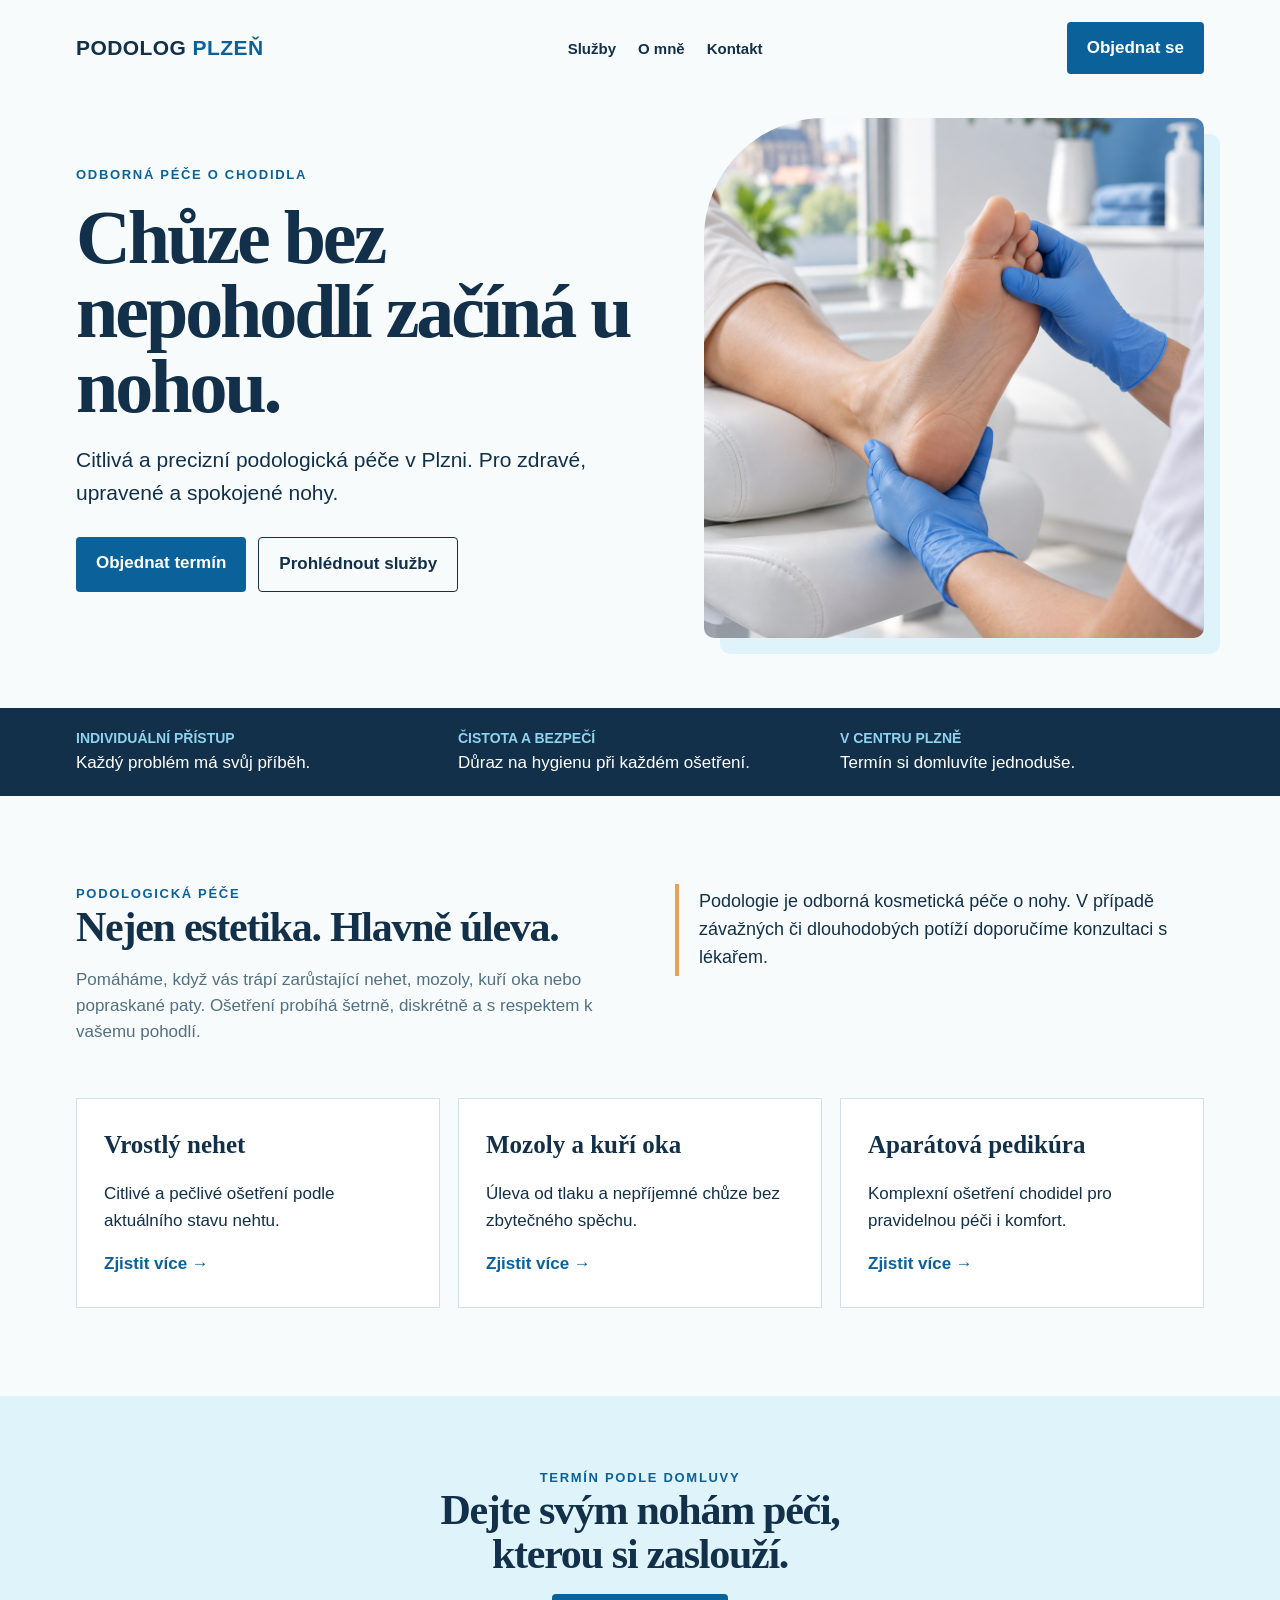
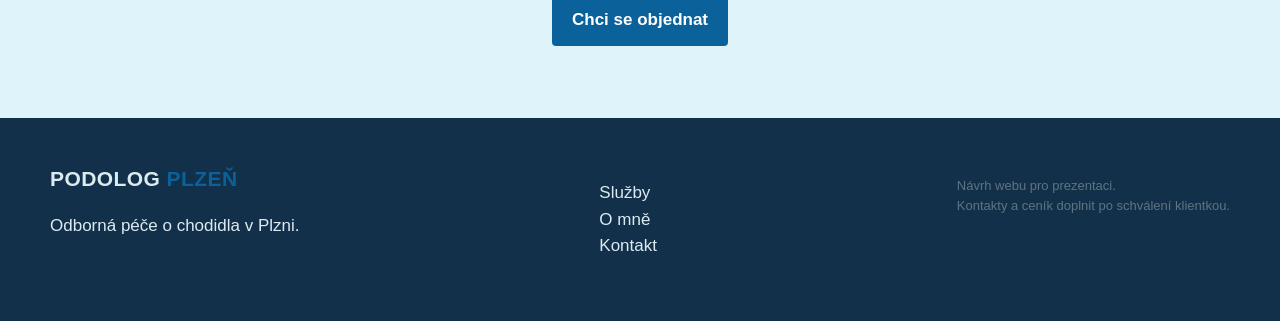
==== index.html @ f805a4b9 "Publish Podolog Plzeň demo" ====
<!doctype html><html lang="cs"><head><meta charset="utf-8"><meta name="viewport" content="width=device-width,initial-scale=1"><title>Podolog Plzeň — návrh webu</title><meta name="description" content="Návrh moderního webu pro podologickou péči v Plzni."><link rel="stylesheet" href="style.css"></head><body><header class="top"><a class="brand" href="index.html">PODOLOG <i>PLZEŇ</i></a><nav><a href="sluzby.html">Služby</a><a href="o-mne.html">O mně</a><a href="kontakt.html">Kontakt</a></nav><a class="btn" href="kontakt.html">Objednat se</a></header><main><section class="hero"><div><div class="eyebrow">Odborná péče o chodidla</div><h1>Chůze bez nepohodlí začíná u nohou.</h1><p class="lead">Citlivá a precizní podologická péče v Plzni. Pro zdravé, upravené a spokojené nohy.</p><div class="actions"><a class="btn" href="kontakt.html">Objednat termín</a><a class="btn alt" href="sluzby.html">Prohlédnout služby</a></div></div><img src="hero-podologie.png" alt="Šetrná podologická péče o chodidlo"></section><section class="bar"><div class="barin"><div><strong>INDIVIDUÁLNÍ PŘÍSTUP</strong>Každý problém má svůj příběh.</div><div><strong>ČISTOTA A BEZPEČÍ</strong>Důraz na hygienu při každém ošetření.</div><div><strong>V CENTRU PLZNĚ</strong>Termín si domluvíte jednoduše.</div></div></section><section class="section"><div class="split"><div><div class="eyebrow">Podologická péče</div><h2>Nejen estetika. Hlavně úleva.</h2><p class="muted">Pomáháme, když vás trápí zarůstající nehet, mozoly, kuří oka nebo popraskané paty. Ošetření probíhá šetrně, diskrétně a s respektem k vašemu pohodlí.</p></div><div class="note">Podologie je odborná kosmetická péče o nohy. V případě závažných či dlouhodobých potíží doporučíme konzultaci s lékařem.</div></div><div class="cards"><article class="card"><h3>Vrostlý nehet</h3><p>Citlivé a pečlivé ošetření podle aktuálního stavu nehtu.</p><a class="price" href="sluzby.html">Zjistit více →</a></article><article class="card"><h3>Mozoly a kuří oka</h3><p>Úleva od tlaku a nepříjemné chůze bez zbytečného spěchu.</p><a class="price" href="sluzby.html">Zjistit více →</a></article><article class="card"><h3>Aparátová pedikúra</h3><p>Komplexní ošetření chodidel pro pravidelnou péči i komfort.</p><a class="price" href="sluzby.html">Zjistit více →</a></article></div></section><section class="cta"><div class="eyebrow">Termín podle domluvy</div><h2>Dejte svým nohám péči,<br>kterou si zaslouží.</h2><a class="btn" href="kontakt.html">Chci se objednat</a></section></main><footer class="footer"><div class="footin"><div><a class="brand" href="index.html">PODOLOG <i>PLZEŇ</i></a><p>Odborná péče o chodidla v Plzni.</p></div><p><a href="sluzby.html">Služby</a><br><a href="o-mne.html">O mně</a><br><a href="kontakt.html">Kontakt</a></p><p class="disclaimer">Návrh webu pro prezentaci.<br>Kontakty a ceník doplnit po schválení klientkou.</p></div></footer></body></html>
---- style.css ----
:root{--ink:#12304a;--blue:#0b629b;--sky:#dff3fb;--paper:#f8fbfc;--line:#d4e0e6;--warm:#e8a155}*{box-sizing:border-box}body{margin:0;font-family:Arial,sans-serif;color:var(--ink);background:var(--paper);font-size:17px;line-height:1.55}a{text-decoration:none;color:inherit}.top{max-width:1180px;margin:auto;padding:22px 26px;display:flex;align-items:center;justify-content:space-between}.brand{font-weight:800;font-size:21px;letter-spacing:.02em}.brand i{font-style:normal;color:var(--blue)}nav{display:flex;gap:22px;font-size:15px;font-weight:600}.btn{display:inline-block;background:var(--blue);color:white;padding:13px 20px;border-radius:4px;font-weight:700}.btn.alt{background:transparent;border:1px solid var(--ink);color:var(--ink)}.hero{max-width:1180px;margin:22px auto 70px;padding:0 26px;display:grid;grid-template-columns:1.08fr .92fr;gap:42px;align-items:center}.eyebrow{font-size:13px;font-weight:800;letter-spacing:.13em;text-transform:uppercase;color:var(--blue)}h1{font-family:Georgia,serif;font-size:clamp(44px,6vw,76px);line-height:.98;margin:15px 0 20px;letter-spacing:-.04em}h2{font-family:Georgia,serif;font-size:42px;line-height:1.05;letter-spacing:-.03em;margin:0 0 18px}.lead{font-size:21px;max-width:560px}.actions{display:flex;gap:12px;flex-wrap:wrap;margin-top:28px}.hero img{width:100%;height:520px;object-fit:cover;border-radius:120px 10px 10px 10px;box-shadow:16px 16px 0 var(--sky)}.bar{background:var(--ink);color:white}.barin{max-width:1180px;margin:auto;padding:20px 26px;display:grid;grid-template-columns:repeat(3,1fr);gap:18px}.bar strong{display:block;color:#8ed2f0;font-size:14px}.section{max-width:1180px;margin:0 auto;padding:88px 26px}.muted{color:#537080}.cards{display:grid;grid-template-columns:repeat(3,1fr);gap:18px;margin-top:35px}.card{background:white;border:1px solid var(--line);padding:27px;min-height:210px}.card h3{font-family:Georgia,serif;font-size:25px;margin:0 0 10px}.price{color:var(--blue);font-weight:700}.split{display:grid;grid-template-columns:1fr 1fr;gap:70px;align-items:start}.check{padding-left:0;list-style:none}.check li{padding:13px 0;border-bottom:1px solid var(--line)}.check li:before{content:'✓';color:var(--blue);font-weight:bold;margin-right:12px}.note{border-left:4px solid var(--warm);padding:4px 0 4px 20px;font-size:18px}.cta{background:var(--sky);text-align:center;padding:72px 26px}.footer{background:var(--ink);color:#dcebf1;padding:45px 26px}.footin{max-width:1180px;margin:auto;display:flex;justify-content:space-between;gap:25px}.pagehead{background:var(--sky);padding:75px 26px}.pagehead>div{max-width:1180px;margin:auto}.pagehead h1{font-size:58px}.form{display:grid;gap:13px;max-width:650px}.form input,.form textarea{font:inherit;padding:14px;border:1px solid var(--line);background:#fff}.disclaimer{font-size:13px;color:#5f7482}@media(max-width:760px){nav{display:none}.hero,.split{grid-template-columns:1fr;gap:32px}.hero{margin-top:10px}.hero img{height:380px}.cards,.barin{grid-template-columns:1fr}h2{font-size:34px}.footin{display:block}.footin p{margin-top:25px}}
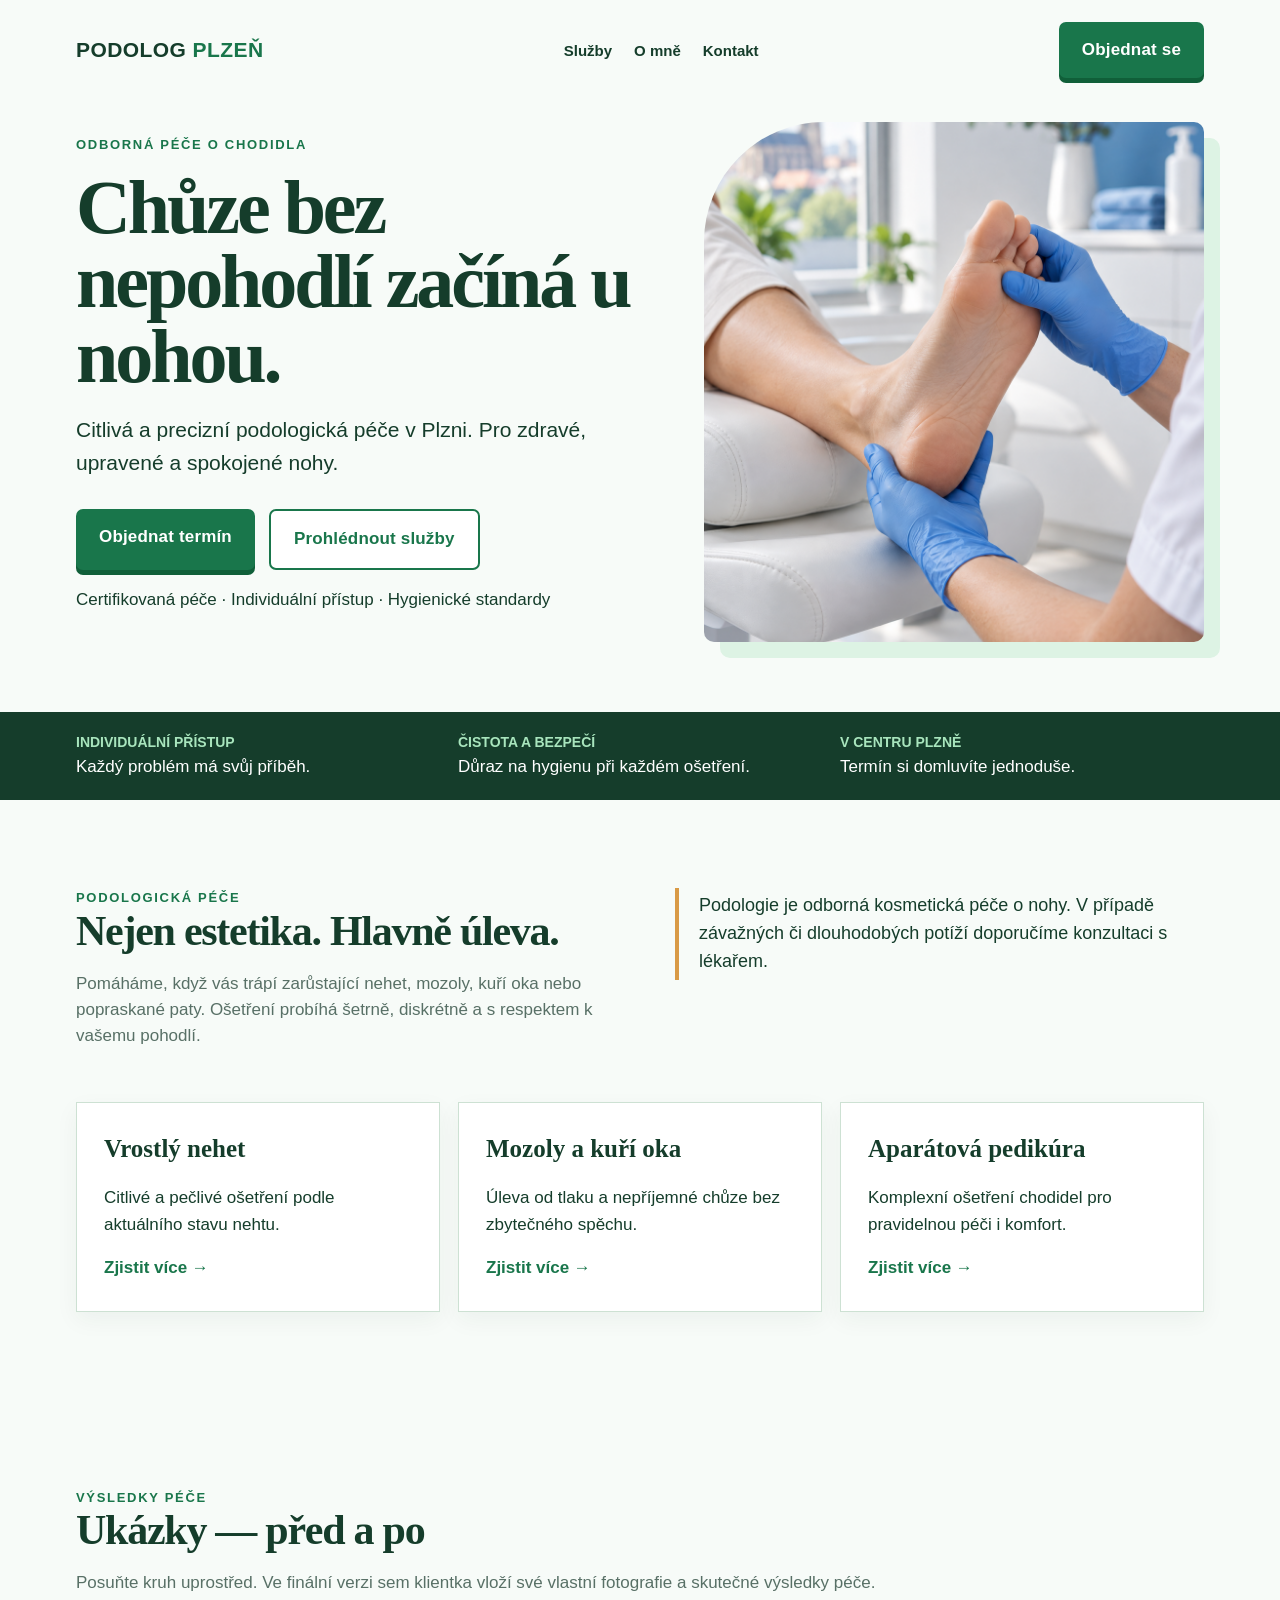
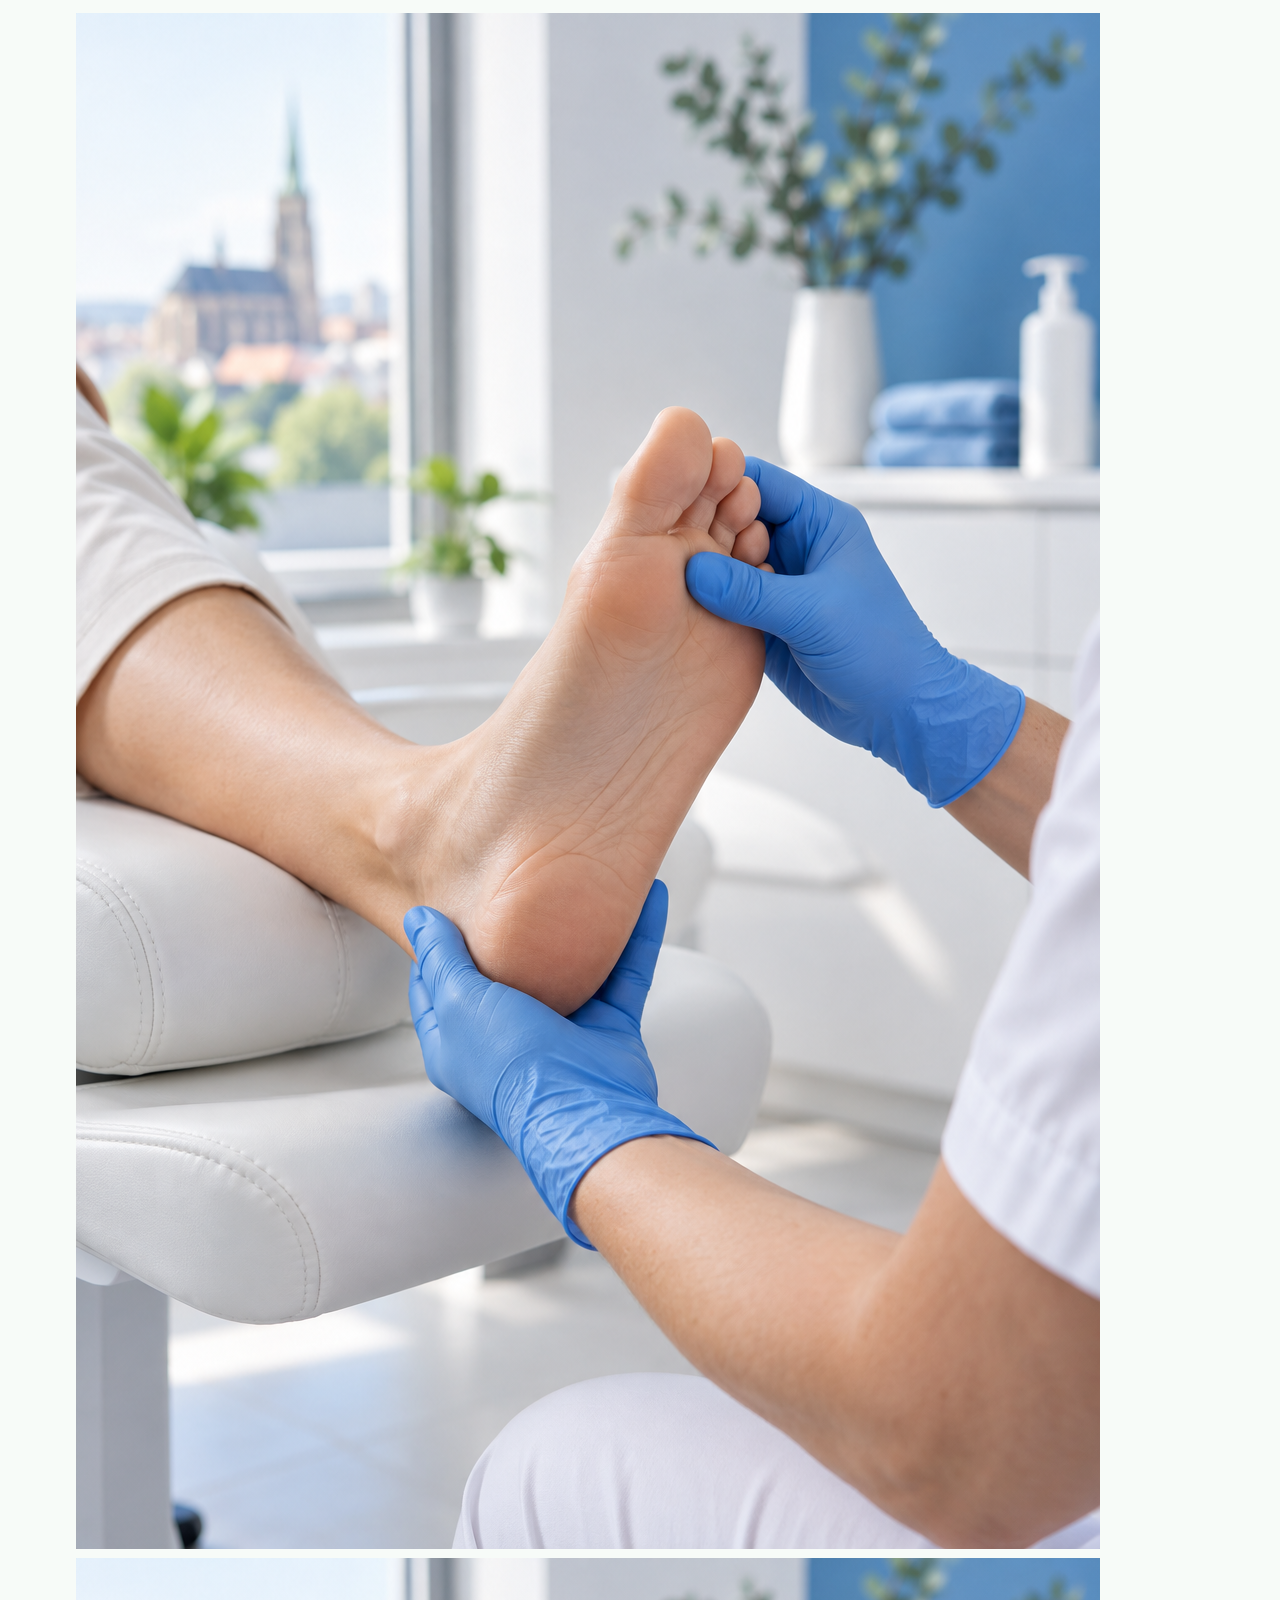
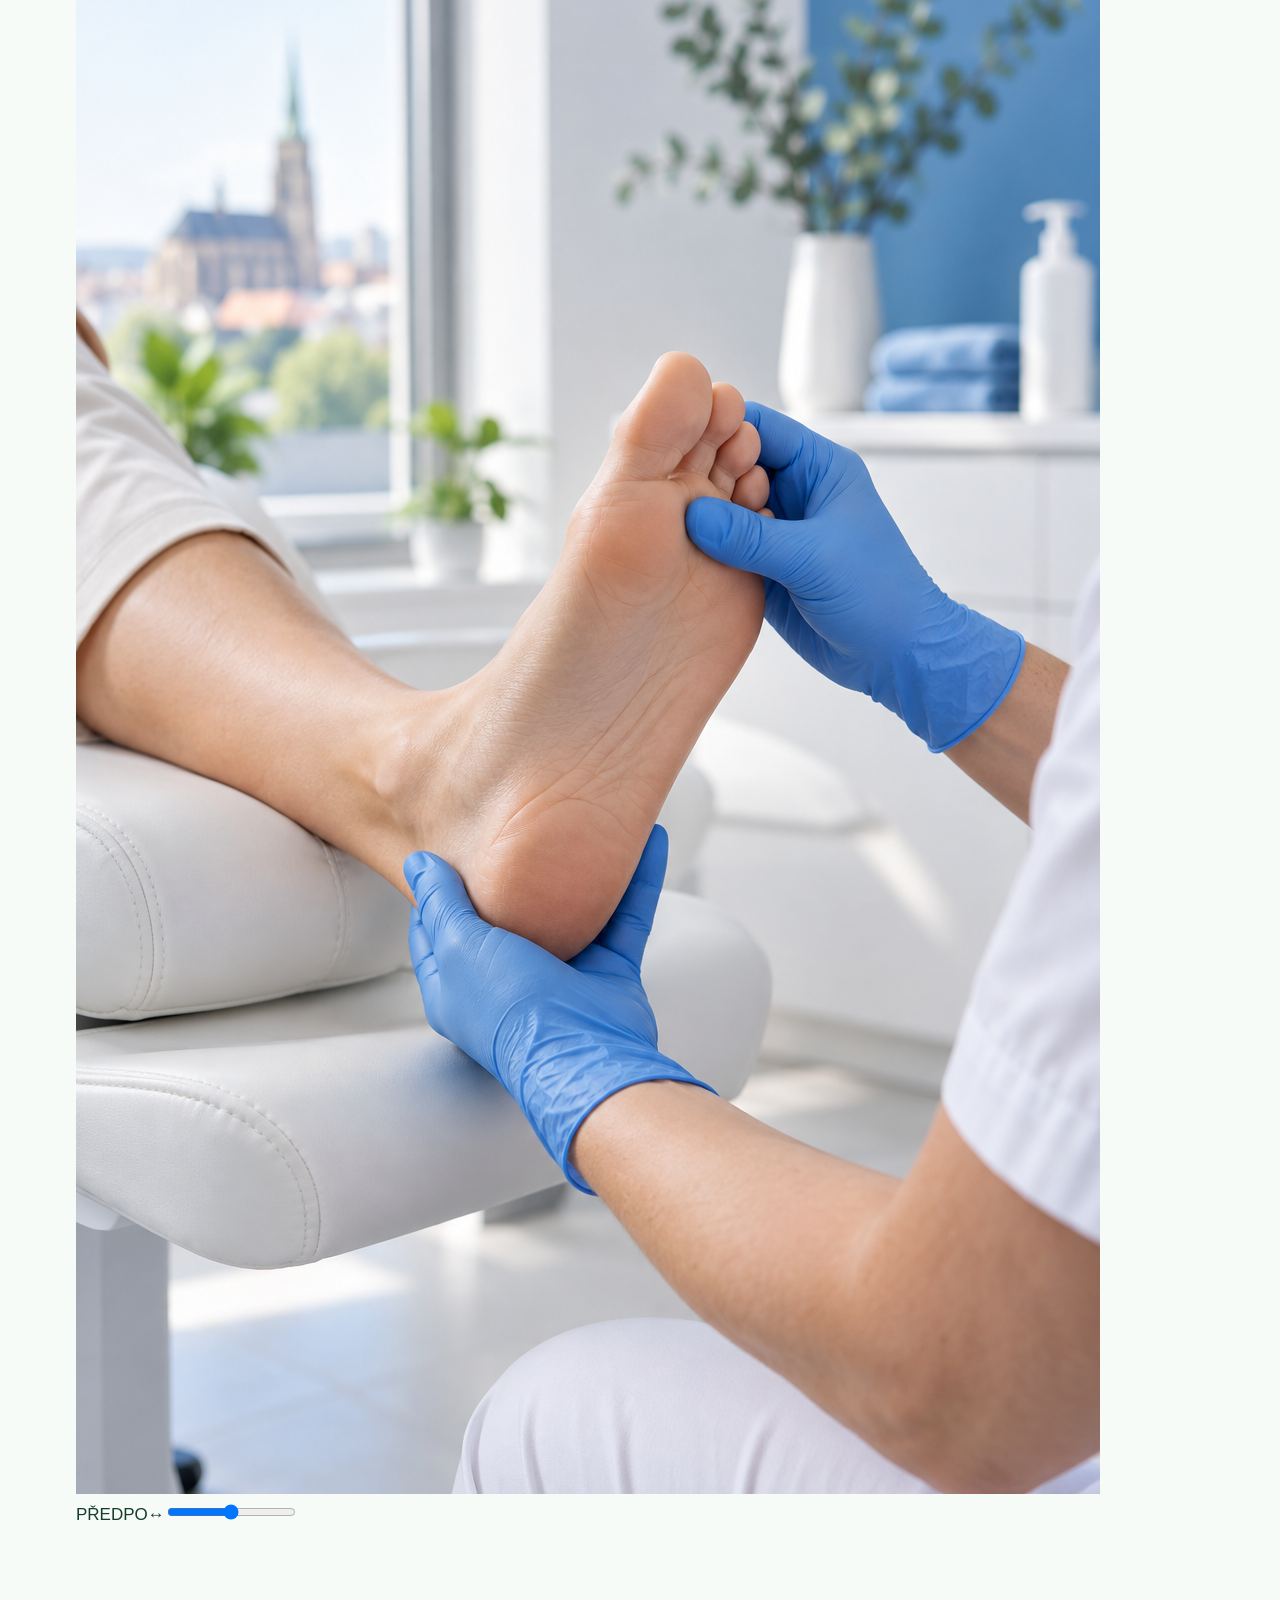
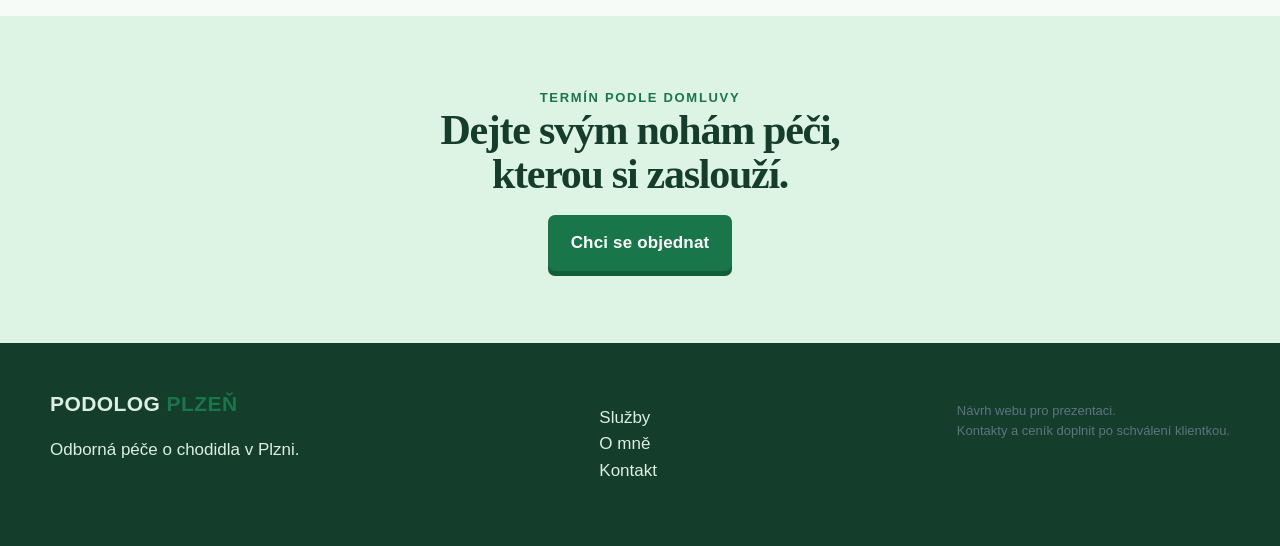
==== commit d6163cf0: "Add before and after showcase" ====
--- a/index.html
+++ b/index.html
@@ -1 +1 @@
-<!doctype html><html lang="cs"><head><meta charset="utf-8"><meta name="viewport" content="width=device-width,initial-scale=1"><title>Podolog Plzeň — návrh webu</title><meta name="description" content="Návrh moderního webu pro podologickou péči v Plzni."><link rel="stylesheet" href="style.css"></head><body><header class="top"><a class="brand" href="index.html">PODOLOG <i>PLZEŇ</i></a><nav><a href="sluzby.html">Služby</a><a href="o-mne.html">O mně</a><a href="kontakt.html">Kontakt</a></nav><a class="btn" href="kontakt.html">Objednat se</a></header><main><section class="hero"><div><div class="eyebrow">Odborná péče o chodidla</div><h1>Chůze bez nepohodlí začíná u nohou.</h1><p class="lead">Citlivá a precizní podologická péče v Plzni. Pro zdravé, upravené a spokojené nohy.</p><div class="actions"><a class="btn" href="kontakt.html">Objednat termín</a><a class="btn alt" href="sluzby.html">Prohlédnout služby</a></div></div><img src="hero-podologie.png" alt="Šetrná podologická péče o chodidlo"></section><section class="bar"><div class="barin"><div><strong>INDIVIDUÁLNÍ PŘÍSTUP</strong>Každý problém má svůj příběh.</div><div><strong>ČISTOTA A BEZPEČÍ</strong>Důraz na hygienu při každém ošetření.</div><div><strong>V CENTRU PLZNĚ</strong>Termín si domluvíte jednoduše.</div></div></section><section class="section"><div class="split"><div><div class="eyebrow">Podologická péče</div><h2>Nejen estetika. Hlavně úleva.</h2><p class="muted">Pomáháme, když vás trápí zarůstající nehet, mozoly, kuří oka nebo popraskané paty. Ošetření probíhá šetrně, diskrétně a s respektem k vašemu pohodlí.</p></div><div class="note">Podologie je odborná kosmetická péče o nohy. V případě závažných či dlouhodobých potíží doporučíme konzultaci s lékařem.</div></div><div class="cards"><article class="card"><h3>Vrostlý nehet</h3><p>Citlivé a pečlivé ošetření podle aktuálního stavu nehtu.</p><a class="price" href="sluzby.html">Zjistit více →</a></article><article class="card"><h3>Mozoly a kuří oka</h3><p>Úleva od tlaku a nepříjemné chůze bez zbytečného spěchu.</p><a class="price" href="sluzby.html">Zjistit více →</a></article><article class="card"><h3>Aparátová pedikúra</h3><p>Komplexní ošetření chodidel pro pravidelnou péči i komfort.</p><a class="price" href="sluzby.html">Zjistit více →</a></article></div></section><section class="cta"><div class="eyebrow">Termín podle domluvy</div><h2>Dejte svým nohám péči,<br>kterou si zaslouží.</h2><a class="btn" href="kontakt.html">Chci se objednat</a></section></main><footer class="footer"><div class="footin"><div><a class="brand" href="index.html">PODOLOG <i>PLZEŇ</i></a><p>Odborná péče o chodidla v Plzni.</p></div><p><a href="sluzby.html">Služby</a><br><a href="o-mne.html">O mně</a><br><a href="kontakt.html">Kontakt</a></p><p class="disclaimer">Návrh webu pro prezentaci.<br>Kontakty a ceník doplnit po schválení klientkou.</p></div></footer></body></html>
+<!doctype html><html lang="cs"><head><meta charset="utf-8"><meta name="viewport" content="width=device-width,initial-scale=1"><title>Podolog Plzeň — návrh webu</title><meta name="description" content="Návrh moderního webu pro podologickou péči v Plzni."><link rel="stylesheet" href="style.css"></head><body><header class="top"><a class="brand" href="index.html">PODOLOG <i>PLZEŇ</i></a><nav><a href="sluzby.html">Služby</a><a href="o-mne.html">O mně</a><a href="kontakt.html">Kontakt</a></nav><a class="btn" href="kontakt.html">Objednat se</a></header><main><section class="hero"><div><div class="eyebrow">Odborná péče o chodidla</div><h1>Chůze bez nepohodlí začíná u nohou.</h1><p class="lead">Citlivá a precizní podologická péče v Plzni. Pro zdravé, upravené a spokojené nohy.</p><div class="actions"><a class="btn" href="kontakt.html">Objednat termín</a><a class="btn alt" href="sluzby.html">Prohlédnout služby</a></div><p class="trust">Certifikovaná péče · Individuální přístup · Hygienické standardy</p></div><img src="hero-podologie.png" alt="Šetrná podologická péče o chodidlo"></section><section class="bar"><div class="barin"><div><strong>INDIVIDUÁLNÍ PŘÍSTUP</strong>Každý problém má svůj příběh.</div><div><strong>ČISTOTA A BEZPEČÍ</strong>Důraz na hygienu při každém ošetření.</div><div><strong>V CENTRU PLZNĚ</strong>Termín si domluvíte jednoduše.</div></div></section><section class="section"><div class="split"><div><div class="eyebrow">Podologická péče</div><h2>Nejen estetika. Hlavně úleva.</h2><p class="muted">Pomáháme, když vás trápí zarůstající nehet, mozoly, kuří oka nebo popraskané paty. Ošetření probíhá šetrně, diskrétně a s respektem k vašemu pohodlí.</p></div><div class="note">Podologie je odborná kosmetická péče o nohy. V případě závažných či dlouhodobých potíží doporučíme konzultaci s lékařem.</div></div><div class="cards"><article class="card"><h3>Vrostlý nehet</h3><p>Citlivé a pečlivé ošetření podle aktuálního stavu nehtu.</p><a class="price" href="sluzby.html">Zjistit více →</a></article><article class="card"><h3>Mozoly a kuří oka</h3><p>Úleva od tlaku a nepříjemné chůze bez zbytečného spěchu.</p><a class="price" href="sluzby.html">Zjistit více →</a></article><article class="card"><h3>Aparátová pedikúra</h3><p>Komplexní ošetření chodidel pro pravidelnou péči i komfort.</p><a class="price" href="sluzby.html">Zjistit více →</a></article></div></section><section class="examples"><div class="section example-wrap"><div class="eyebrow">Výsledky péče</div><h2>Ukázky — před a po</h2><p class="muted example-intro">Posuňte kruh uprostřed. Ve finální verzi sem klientka vloží své vlastní fotografie a skutečné výsledky péče.</p><div class="comparison" id="comparison"><img class="comparison-after" src="hero-podologie.png" alt="Ukázka výsledku podologické péče"><div class="comparison-before"><img src="hero-podologie.png" alt="Ukázkový stav před ošetřením"></div><span class="tag before-tag">PŘED</span><span class="tag after-tag">PO</span><span class="comparison-line"></span><span class="comparison-handle" aria-hidden="true">↔</span><input class="comparison-range" aria-label="Porovnání před a po" type="range" min="0" max="100" value="50"></div></div></section><section class="cta"><div class="eyebrow">Termín podle domluvy</div><h2>Dejte svým nohám péči,<br>kterou si zaslouží.</h2><a class="btn" href="kontakt.html">Chci se objednat</a></section></main><footer class="footer"><div class="footin"><div><a class="brand" href="index.html">PODOLOG <i>PLZEŇ</i></a><p>Odborná péče o chodidla v Plzni.</p></div><p><a href="sluzby.html">Služby</a><br><a href="o-mne.html">O mně</a><br><a href="kontakt.html">Kontakt</a></p><p class="disclaimer">Návrh webu pro prezentaci.<br>Kontakty a ceník doplnit po schválení klientkou.</p></div></footer><script>const range=document.querySelector('.comparison-range'),comparison=document.querySelector('.comparison');range.addEventListener('input',()=>comparison.style.setProperty('--position',range.value+'%'));</script></body></html>
--- a/style.css
+++ b/style.css
@@ -1 +1 @@
-:root{--ink:#12304a;--blue:#0b629b;--sky:#dff3fb;--paper:#f8fbfc;--line:#d4e0e6;--warm:#e8a155}*{box-sizing:border-box}body{margin:0;font-family:Arial,sans-serif;color:var(--ink);background:var(--paper);font-size:17px;line-height:1.55}a{text-decoration:none;color:inherit}.top{max-width:1180px;margin:auto;padding:22px 26px;display:flex;align-items:center;justify-content:space-between}.brand{font-weight:800;font-size:21px;letter-spacing:.02em}.brand i{font-style:normal;color:var(--blue)}nav{display:flex;gap:22px;font-size:15px;font-weight:600}.btn{display:inline-block;background:var(--blue);color:white;padding:13px 20px;border-radius:4px;font-weight:700}.btn.alt{background:transparent;border:1px solid var(--ink);color:var(--ink)}.hero{max-width:1180px;margin:22px auto 70px;padding:0 26px;display:grid;grid-template-columns:1.08fr .92fr;gap:42px;align-items:center}.eyebrow{font-size:13px;font-weight:800;letter-spacing:.13em;text-transform:uppercase;color:var(--blue)}h1{font-family:Georgia,serif;font-size:clamp(44px,6vw,76px);line-height:.98;margin:15px 0 20px;letter-spacing:-.04em}h2{font-family:Georgia,serif;font-size:42px;line-height:1.05;letter-spacing:-.03em;margin:0 0 18px}.lead{font-size:21px;max-width:560px}.actions{display:flex;gap:12px;flex-wrap:wrap;margin-top:28px}.hero img{width:100%;height:520px;object-fit:cover;border-radius:120px 10px 10px 10px;box-shadow:16px 16px 0 var(--sky)}.bar{background:var(--ink);color:white}.barin{max-width:1180px;margin:auto;padding:20px 26px;display:grid;grid-template-columns:repeat(3,1fr);gap:18px}.bar strong{display:block;color:#8ed2f0;font-size:14px}.section{max-width:1180px;margin:0 auto;padding:88px 26px}.muted{color:#537080}.cards{display:grid;grid-template-columns:repeat(3,1fr);gap:18px;margin-top:35px}.card{background:white;border:1px solid var(--line);padding:27px;min-height:210px}.card h3{font-family:Georgia,serif;font-size:25px;margin:0 0 10px}.price{color:var(--blue);font-weight:700}.split{display:grid;grid-template-columns:1fr 1fr;gap:70px;align-items:start}.check{padding-left:0;list-style:none}.check li{padding:13px 0;border-bottom:1px solid var(--line)}.check li:before{content:'✓';color:var(--blue);font-weight:bold;margin-right:12px}.note{border-left:4px solid var(--warm);padding:4px 0 4px 20px;font-size:18px}.cta{background:var(--sky);text-align:center;padding:72px 26px}.footer{background:var(--ink);color:#dcebf1;padding:45px 26px}.footin{max-width:1180px;margin:auto;display:flex;justify-content:space-between;gap:25px}.pagehead{background:var(--sky);padding:75px 26px}.pagehead>div{max-width:1180px;margin:auto}.pagehead h1{font-size:58px}.form{display:grid;gap:13px;max-width:650px}.form input,.form textarea{font:inherit;padding:14px;border:1px solid var(--line);background:#fff}.disclaimer{font-size:13px;color:#5f7482}@media(max-width:760px){nav{display:none}.hero,.split{grid-template-columns:1fr;gap:32px}.hero{margin-top:10px}.hero img{height:380px}.cards,.barin{grid-template-columns:1fr}h2{font-size:34px}.footin{display:block}.footin p{margin-top:25px}}
+:root{--ink:#153d2b;--green:#19764b;--green-dark:#105f39;--mint:#ddf3e4;--paper:#f7fbf8;--line:#cde1d3;--warm:#d99a46}*{box-sizing:border-box}body{margin:0;font-family:Arial,sans-serif;color:var(--ink);background:var(--paper);font-size:17px;line-height:1.55}a{text-decoration:none;color:inherit}.top{max-width:1180px;margin:auto;padding:22px 26px;display:flex;align-items:center;justify-content:space-between}.brand{font-weight:800;font-size:21px;letter-spacing:.02em}.brand i{font-style:normal;color:var(--green)}nav{display:flex;gap:22px;font-size:15px;font-weight:600}nav a:hover{color:var(--green)}.btn{display:inline-block;background:var(--green);color:white;padding:15px 23px;border-radius:7px;font-weight:800;letter-spacing:.01em;box-shadow:0 5px 0 var(--green-dark);transition:transform .18s,box-shadow .18s}.btn:hover{background:#21885a;transform:translateY(-2px);box-shadow:0 7px 0 var(--green-dark)}.btn:active{transform:translateY(3px);box-shadow:0 2px 0 var(--green-dark)}.btn.alt{background:white;border:2px solid var(--green);color:var(--green);box-shadow:none}.btn.alt:hover{background:var(--mint);box-shadow:none}.hero{max-width:1180px;margin:22px auto 70px;padding:0 26px;display:grid;grid-template-columns:1.08fr .92fr;gap:42px;align-items:center}.eyebrow{font-size:13px;font-weight:800;letter-spacing:.13em;text-transform:uppercase;color:var(--green)}h1{font-family:Georgia,serif;font-size:clamp(44px,6vw,76px);line-height:.98;margin:15px 0 20px;letter-spacing:-.04em}h2{font-family:Georgia,serif;font-size:42px;line-height:1.05;letter-spacing:-.03em;margin:0 0 18px}.lead{font-size:21px;max-width:560px}.actions{display:flex;gap:14px;flex-wrap:wrap;margin-top:30px}.hero img{width:100%;height:520px;object-fit:cover;border-radius:120px 10px 10px 10px;box-shadow:16px 16px 0 var(--mint)}.bar{background:var(--ink);color:white}.barin{max-width:1180px;margin:auto;padding:20px 26px;display:grid;grid-template-columns:repeat(3,1fr);gap:18px}.bar strong{display:block;color:#a8e5bd;font-size:14px}.section{max-width:1180px;margin:0 auto;padding:88px 26px}.muted{color:#587066}.cards{display:grid;grid-template-columns:repeat(3,1fr);gap:18px;margin-top:35px}.card{background:white;border:1px solid var(--line);padding:27px;min-height:210px;box-shadow:0 8px 22px rgba(21,61,43,.05)}.card h3{font-family:Georgia,serif;font-size:25px;margin:0 0 10px}.price{color:var(--green);font-weight:800}.split{display:grid;grid-template-columns:1fr 1fr;gap:70px;align-items:start}.check{padding-left:0;list-style:none}.check li{padding:13px 0;border-bottom:1px solid var(--line)}.check li:before{content:'✓';color:var(--green);font-weight:bold;margin-right:12px}.note{border-left:4px solid var(--warm);padding:4px 0 4px 20px;font-size:18px}.cta{background:var(--mint);text-align:center;padding:72px 26px}.footer{background:var(--ink);color:#dcefe2;padding:45px 26px}.footin{max-width:1180px;margin:auto;display:flex;justify-content:space-between;gap:25px}.pagehead{background:var(--mint);padding:75px 26px}.pagehead>div{max-width:1180px;margin:auto}.pagehead h1{font-size:58px}.form{display:grid;gap:13px;max-width:650px}.form input,.form textarea{font:inherit;padding:14px;border:1px solid var(--line);background:#fff}.disclaimer{font-size:13px;color:#5f7482}@media(max-width:760px){nav{display:none}.hero,.split{grid-template-columns:1fr;gap:32px}.hero{margin-top:10px}.hero img{height:380px}.cards,.barin{grid-template-columns:1fr}h2{font-size:34px}.footin{display:block}.footin p{margin-top:25px}}
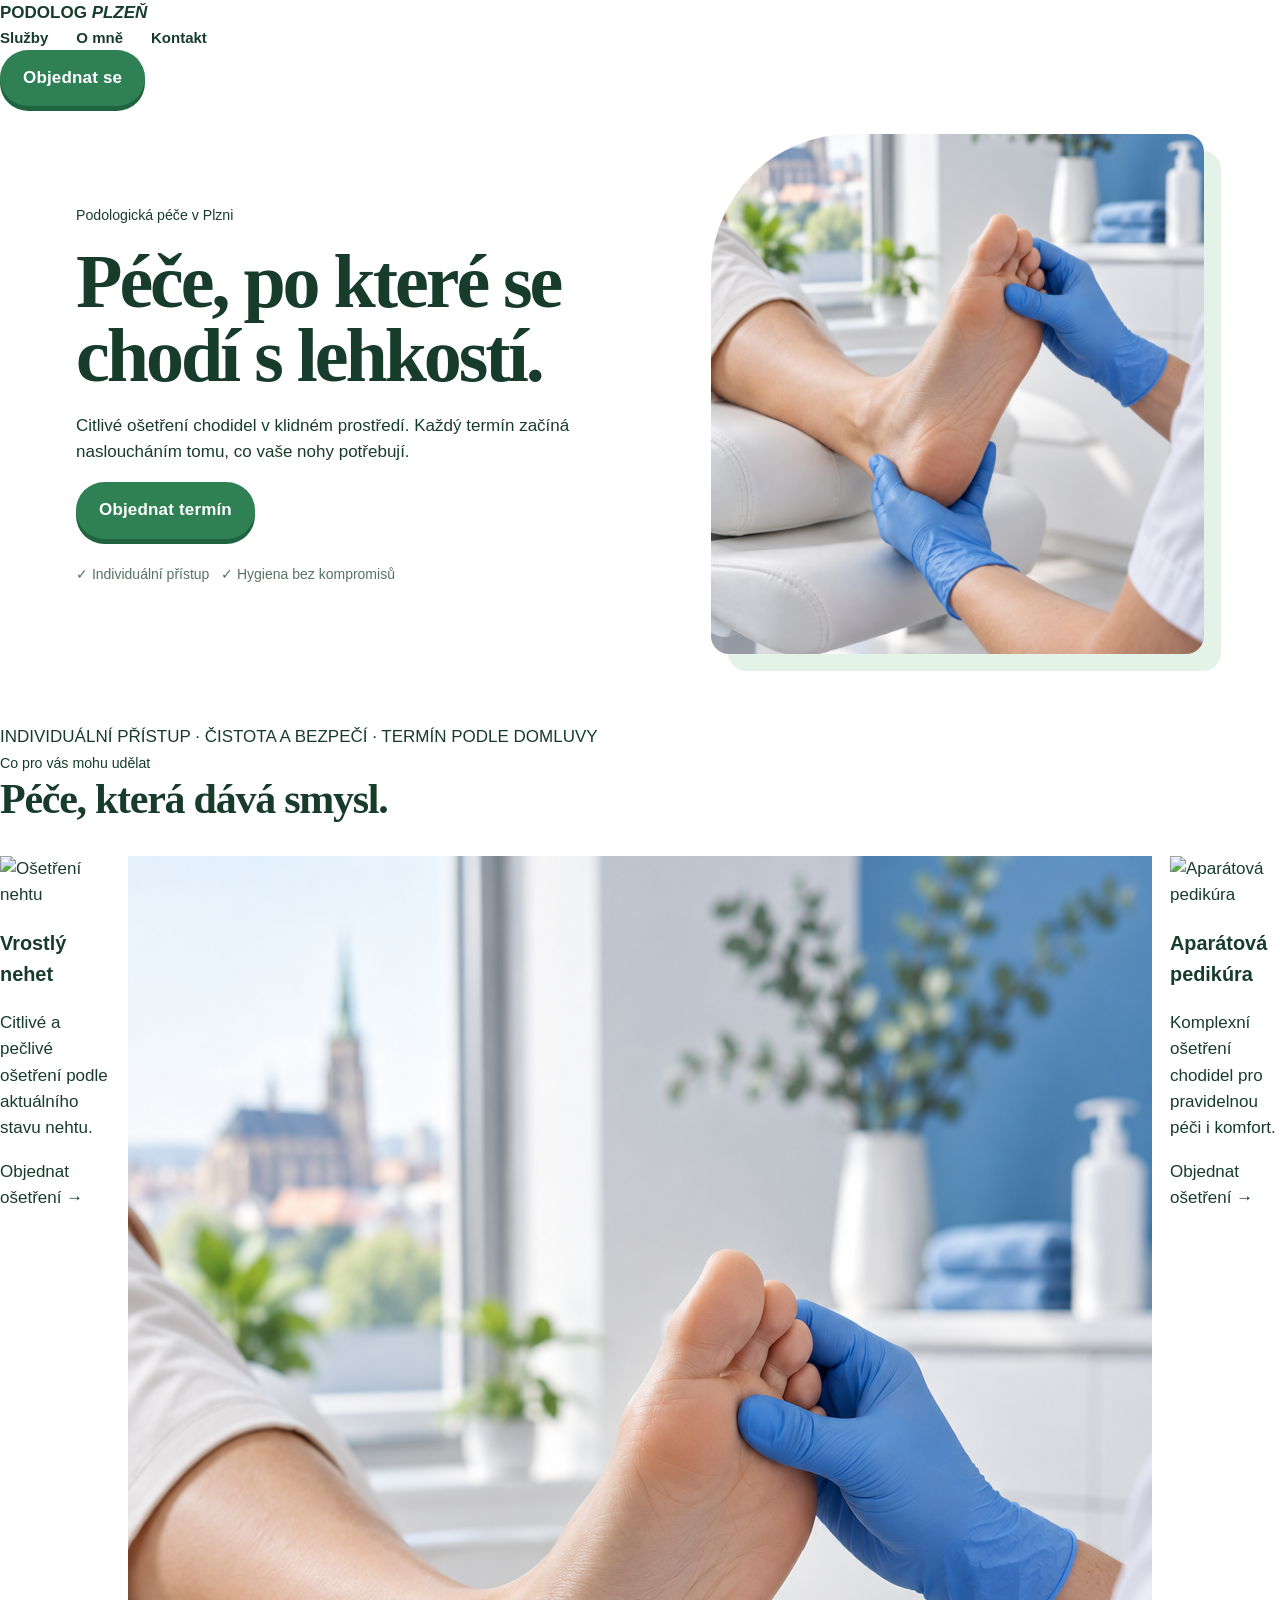
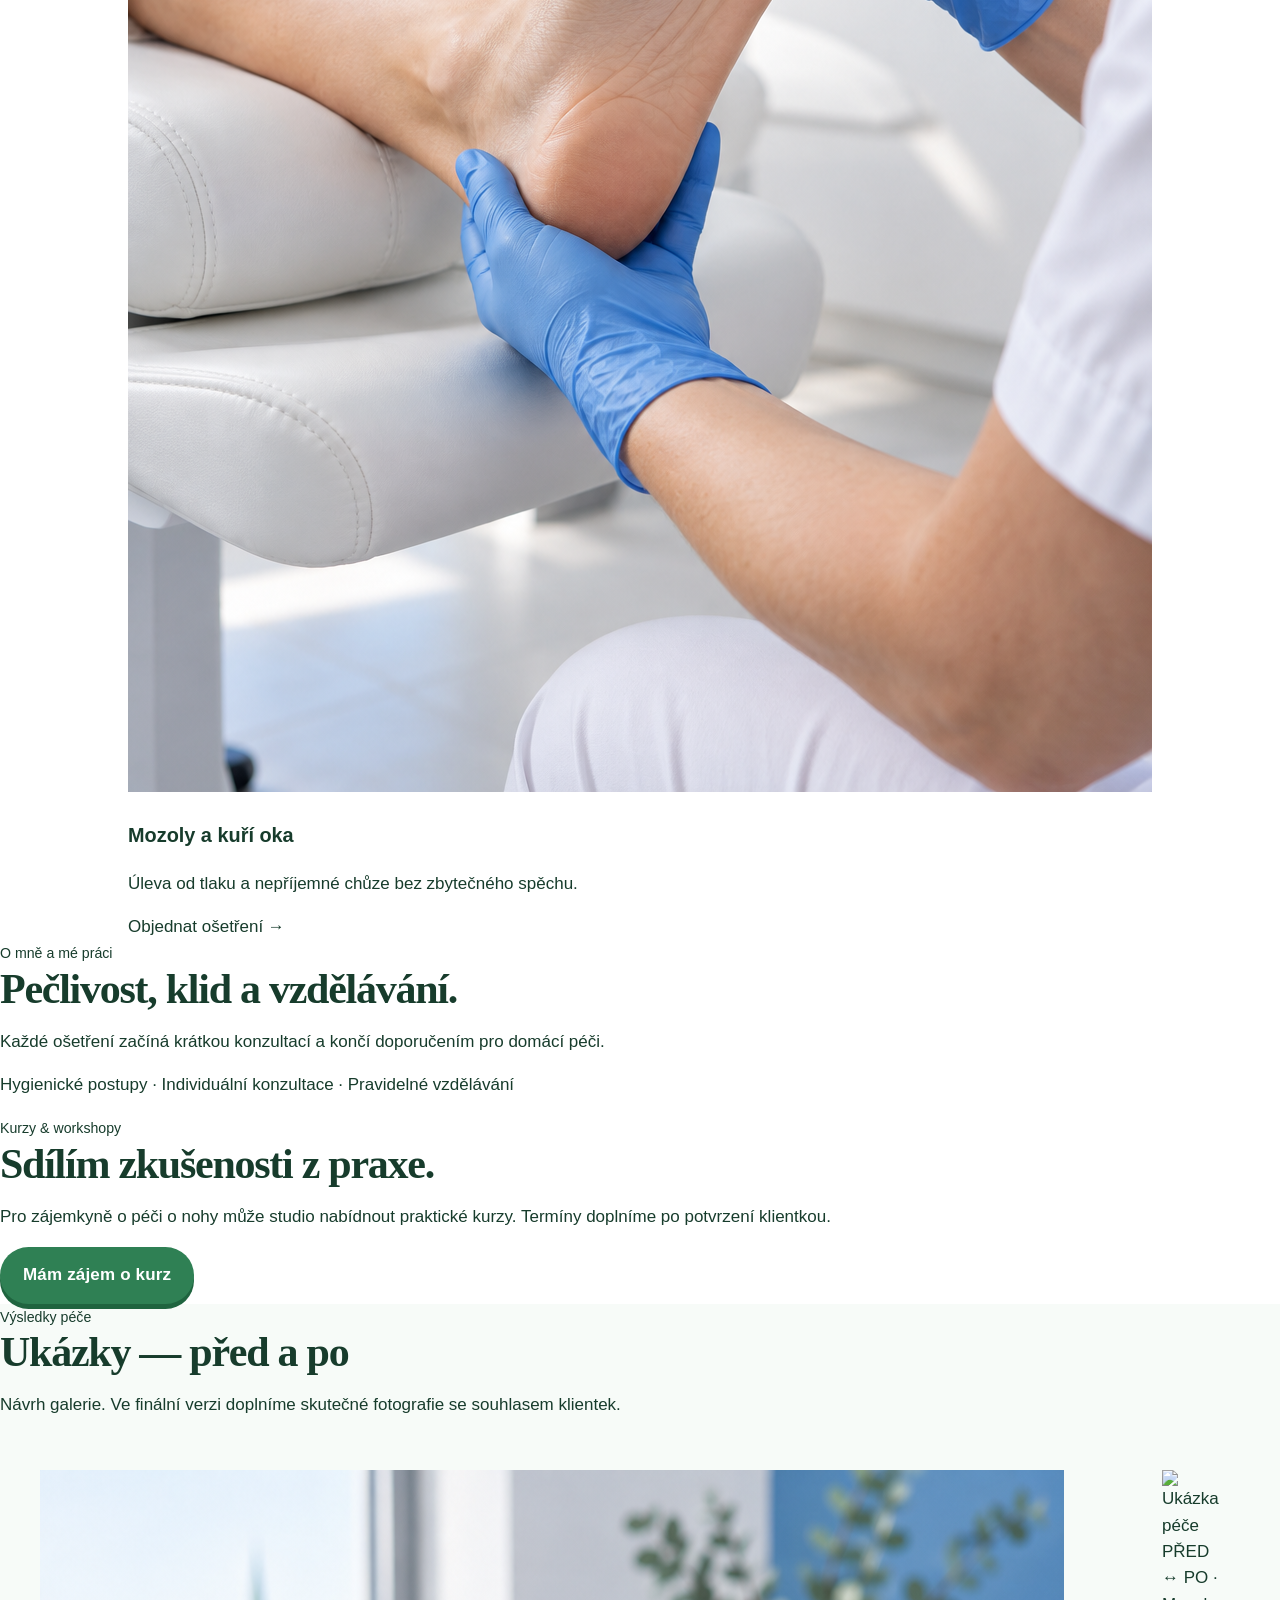
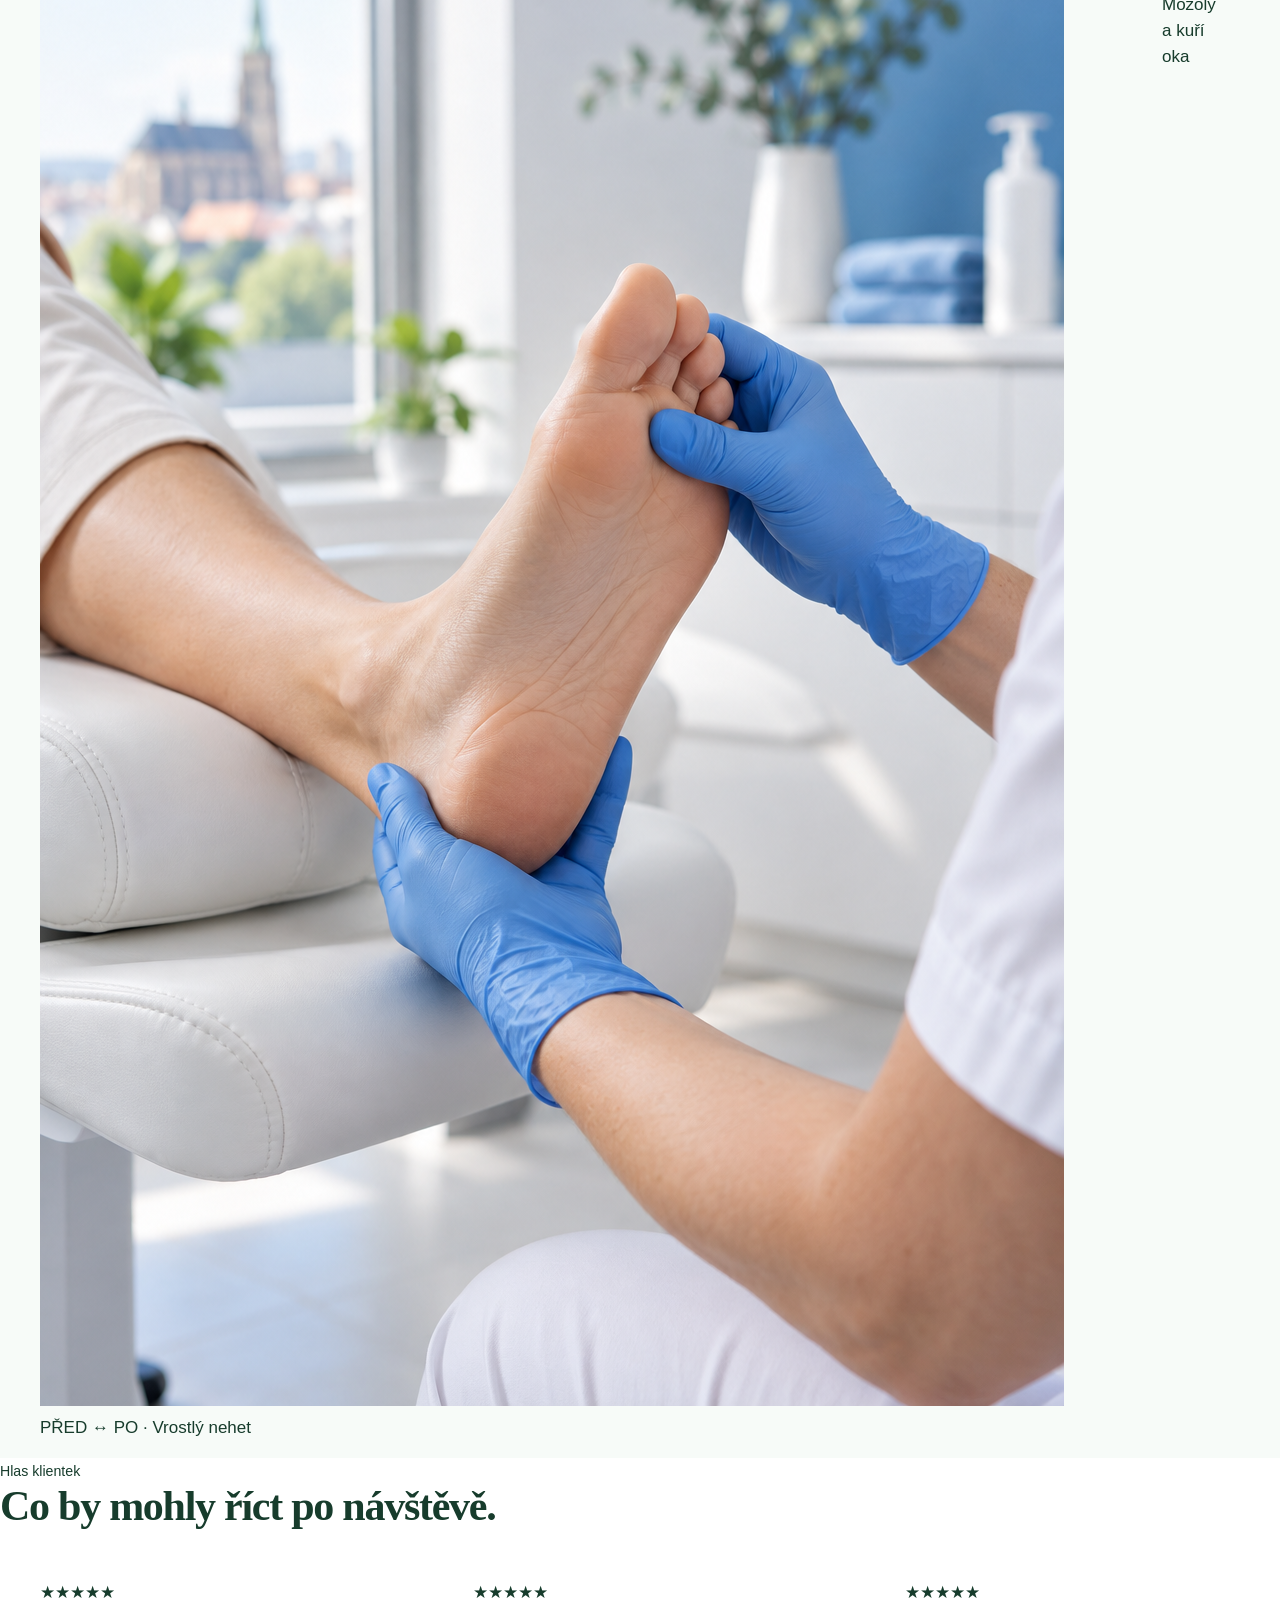
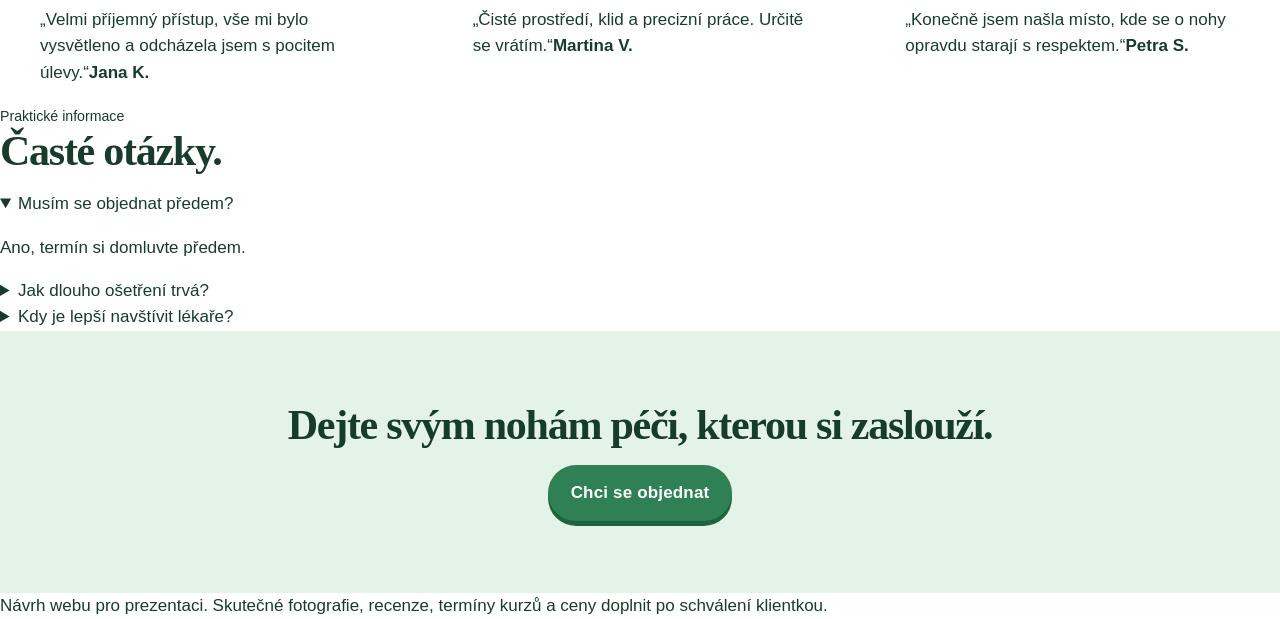
==== commit 2e2ef752: "Expand mobile-first homepage" ====
--- a/index.html
+++ b/index.html
@@ -1 +1 @@
-<!doctype html><html lang="cs"><head><meta charset="utf-8"><meta name="viewport" content="width=device-width,initial-scale=1"><title>Podolog Plzeň — návrh webu</title><meta name="description" content="Návrh moderního webu pro podologickou péči v Plzni."><link rel="stylesheet" href="style.css"></head><body><header class="top"><a class="brand" href="index.html">PODOLOG <i>PLZEŇ</i></a><nav><a href="sluzby.html">Služby</a><a href="o-mne.html">O mně</a><a href="kontakt.html">Kontakt</a></nav><a class="btn" href="kontakt.html">Objednat se</a></header><main><section class="hero"><div><div class="eyebrow">Odborná péče o chodidla</div><h1>Chůze bez nepohodlí začíná u nohou.</h1><p class="lead">Citlivá a precizní podologická péče v Plzni. Pro zdravé, upravené a spokojené nohy.</p><div class="actions"><a class="btn" href="kontakt.html">Objednat termín</a><a class="btn alt" href="sluzby.html">Prohlédnout služby</a></div><p class="trust">Certifikovaná péče · Individuální přístup · Hygienické standardy</p></div><img src="hero-podologie.png" alt="Šetrná podologická péče o chodidlo"></section><section class="bar"><div class="barin"><div><strong>INDIVIDUÁLNÍ PŘÍSTUP</strong>Každý problém má svůj příběh.</div><div><strong>ČISTOTA A BEZPEČÍ</strong>Důraz na hygienu při každém ošetření.</div><div><strong>V CENTRU PLZNĚ</strong>Termín si domluvíte jednoduše.</div></div></section><section class="section"><div class="split"><div><div class="eyebrow">Podologická péče</div><h2>Nejen estetika. Hlavně úleva.</h2><p class="muted">Pomáháme, když vás trápí zarůstající nehet, mozoly, kuří oka nebo popraskané paty. Ošetření probíhá šetrně, diskrétně a s respektem k vašemu pohodlí.</p></div><div class="note">Podologie je odborná kosmetická péče o nohy. V případě závažných či dlouhodobých potíží doporučíme konzultaci s lékařem.</div></div><div class="cards"><article class="card"><h3>Vrostlý nehet</h3><p>Citlivé a pečlivé ošetření podle aktuálního stavu nehtu.</p><a class="price" href="sluzby.html">Zjistit více →</a></article><article class="card"><h3>Mozoly a kuří oka</h3><p>Úleva od tlaku a nepříjemné chůze bez zbytečného spěchu.</p><a class="price" href="sluzby.html">Zjistit více →</a></article><article class="card"><h3>Aparátová pedikúra</h3><p>Komplexní ošetření chodidel pro pravidelnou péči i komfort.</p><a class="price" href="sluzby.html">Zjistit více →</a></article></div></section><section class="examples"><div class="section example-wrap"><div class="eyebrow">Výsledky péče</div><h2>Ukázky — před a po</h2><p class="muted example-intro">Posuňte kruh uprostřed. Ve finální verzi sem klientka vloží své vlastní fotografie a skutečné výsledky péče.</p><div class="comparison" id="comparison"><img class="comparison-after" src="hero-podologie.png" alt="Ukázka výsledku podologické péče"><div class="comparison-before"><img src="hero-podologie.png" alt="Ukázkový stav před ošetřením"></div><span class="tag before-tag">PŘED</span><span class="tag after-tag">PO</span><span class="comparison-line"></span><span class="comparison-handle" aria-hidden="true">↔</span><input class="comparison-range" aria-label="Porovnání před a po" type="range" min="0" max="100" value="50"></div></div></section><section class="cta"><div class="eyebrow">Termín podle domluvy</div><h2>Dejte svým nohám péči,<br>kterou si zaslouží.</h2><a class="btn" href="kontakt.html">Chci se objednat</a></section></main><footer class="footer"><div class="footin"><div><a class="brand" href="index.html">PODOLOG <i>PLZEŇ</i></a><p>Odborná péče o chodidla v Plzni.</p></div><p><a href="sluzby.html">Služby</a><br><a href="o-mne.html">O mně</a><br><a href="kontakt.html">Kontakt</a></p><p class="disclaimer">Návrh webu pro prezentaci.<br>Kontakty a ceník doplnit po schválení klientkou.</p></div></footer><script>const range=document.querySelector('.comparison-range'),comparison=document.querySelector('.comparison');range.addEventListener('input',()=>comparison.style.setProperty('--position',range.value+'%'));</script></body></html>
+<!doctype html><html lang="cs"><head><meta charset="utf-8"><meta name="viewport" content="width=device-width,initial-scale=1"><title>Podolog Plzeň</title><link rel="stylesheet" href="style.css"></head><body><header><b>PODOLOG <i>PLZEŇ</i></b><nav><a href="#sluzby">Služby</a><a href="#o-mne">O mně</a><a href="#kontakt">Kontakt</a></nav><a class="btn" href="kontakt.html">Objednat se</a></header><main><section class="hero"><div><small>Podologická péče v Plzni</small><h1>Péče, po které se chodí s lehkostí.</h1><p>Citlivé ošetření chodidel v klidném prostředí. Každý termín začíná nasloucháním tomu, co vaše nohy potřebují.</p><a class="btn" href="kontakt.html">Objednat termín</a><p class="trust">✓ Individuální přístup &nbsp; ✓ Hygiena bez kompromisů</p></div><img src="hero-podologie.png" alt="Podologická péče"></section><section class="strip">INDIVIDUÁLNÍ PŘÍSTUP · ČISTOTA A BEZPEČÍ · TERMÍN PODLE DOMLUVY</section><section id="sluzby"><small>Co pro vás mohu udělat</small><h2>Péče, která dává smysl.</h2><div class="cards"><article><img src="https://images.pexels.com/photos/7755549/pexels-photo-7755549.jpeg?auto=compress&cs=tinysrgb&w=900" alt="Ošetření nehtu"><h3>Vrostlý nehet</h3><p>Citlivé a pečlivé ošetření podle aktuálního stavu nehtu.</p><a href="kontakt.html">Objednat ošetření →</a></article><article><img src="hero-podologie.png" alt="Péče o chodidla"><h3>Mozoly a kuří oka</h3><p>Úleva od tlaku a nepříjemné chůze bez zbytečného spěchu.</p><a href="kontakt.html">Objednat ošetření →</a></article><article><img src="https://images.pexels.com/photos/7755549/pexels-photo-7755549.jpeg?auto=compress&cs=tinysrgb&w=900" alt="Aparátová pedikúra"><h3>Aparátová pedikúra</h3><p>Komplexní ošetření chodidel pro pravidelnou péči i komfort.</p><a href="kontakt.html">Objednat ošetření →</a></article></div></section><section class="about" id="o-mne"><small>O mně a mé práci</small><h2>Pečlivost, klid a vzdělávání.</h2><p>Každé ošetření začíná krátkou konzultací a končí doporučením pro domácí péči.</p><p>Hygienické postupy · Individuální konzultace · Pravidelné vzdělávání</p></section><section class="courses"><small>Kurzy &amp; workshopy</small><h2>Sdílím zkušenosti z praxe.</h2><p>Pro zájemkyně o péči o nohy může studio nabídnout praktické kurzy. Termíny doplníme po potvrzení klientkou.</p><a class="btn white" href="kontakt.html">Mám zájem o kurz</a></section><section class="examples"><small>Výsledky péče</small><h2>Ukázky — před a po</h2><p>Návrh galerie. Ve finální verzi doplníme skutečné fotografie se souhlasem klientek.</p><div class="cards"><figure><img src="hero-podologie.png" alt="Ukázka péče"><figcaption>PŘED ↔ PO · Vrostlý nehet</figcaption></figure><figure><img src="https://images.pexels.com/photos/7755549/pexels-photo-7755549.jpeg?auto=compress&cs=tinysrgb&w=900" alt="Ukázka péče"><figcaption>PŘED ↔ PO · Mozoly a kuří oka</figcaption></figure><figure><img src="hero-podologie.png" alt="Ukázka péče"><figcaption>PŘED ↔ PO · Aparátová pedikúra</figcaption></figure></div></section><section class="reviews"><small>Hlas klientek</small><h2>Co by mohly říct po návštěvě.</h2><div class="cards"><blockquote>★★★★★<br>„Velmi příjemný přístup, vše mi bylo vysvětleno a odcházela jsem s pocitem úlevy.“<b>Jana K.</b></blockquote><blockquote>★★★★★<br>„Čisté prostředí, klid a precizní práce. Určitě se vrátím.“<b>Martina V.</b></blockquote><blockquote>★★★★★<br>„Konečně jsem našla místo, kde se o nohy opravdu starají s respektem.“<b>Petra S.</b></blockquote></div></section><section class="faq"><small>Praktické informace</small><h2>Časté otázky.</h2><details open><summary>Musím se objednat předem?</summary><p>Ano, termín si domluvte předem.</p></details><details><summary>Jak dlouho ošetření trvá?</summary><p>Délka se odvíjí od zvolené služby.</p></details><details><summary>Kdy je lepší navštívit lékaře?</summary><p>Při silné bolesti nebo infekci.</p></details></section><section class="cta" id="kontakt"><h2>Dejte svým nohám péči, kterou si zaslouží.</h2><a class="btn white" href="kontakt.html">Chci se objednat</a></section></main><footer>Návrh webu pro prezentaci. Skutečné fotografie, recenze, termíny kurzů a ceny doplnit po schválení klientkou.</footer></body></html>
--- a/style.css
+++ b/style.css
@@ -1 +1 @@
-:root{--ink:#153d2b;--green:#19764b;--green-dark:#105f39;--mint:#ddf3e4;--paper:#f7fbf8;--line:#cde1d3;--warm:#d99a46}*{box-sizing:border-box}body{margin:0;font-family:Arial,sans-serif;color:var(--ink);background:var(--paper);font-size:17px;line-height:1.55}a{text-decoration:none;color:inherit}.top{max-width:1180px;margin:auto;padding:22px 26px;display:flex;align-items:center;justify-content:space-between}.brand{font-weight:800;font-size:21px;letter-spacing:.02em}.brand i{font-style:normal;color:var(--green)}nav{display:flex;gap:22px;font-size:15px;font-weight:600}nav a:hover{color:var(--green)}.btn{display:inline-block;background:var(--green);color:white;padding:15px 23px;border-radius:7px;font-weight:800;letter-spacing:.01em;box-shadow:0 5px 0 var(--green-dark);transition:transform .18s,box-shadow .18s}.btn:hover{background:#21885a;transform:translateY(-2px);box-shadow:0 7px 0 var(--green-dark)}.btn:active{transform:translateY(3px);box-shadow:0 2px 0 var(--green-dark)}.btn.alt{background:white;border:2px solid var(--green);color:var(--green);box-shadow:none}.btn.alt:hover{background:var(--mint);box-shadow:none}.hero{max-width:1180px;margin:22px auto 70px;padding:0 26px;display:grid;grid-template-columns:1.08fr .92fr;gap:42px;align-items:center}.eyebrow{font-size:13px;font-weight:800;letter-spacing:.13em;text-transform:uppercase;color:var(--green)}h1{font-family:Georgia,serif;font-size:clamp(44px,6vw,76px);line-height:.98;margin:15px 0 20px;letter-spacing:-.04em}h2{font-family:Georgia,serif;font-size:42px;line-height:1.05;letter-spacing:-.03em;margin:0 0 18px}.lead{font-size:21px;max-width:560px}.actions{display:flex;gap:14px;flex-wrap:wrap;margin-top:30px}.hero img{width:100%;height:520px;object-fit:cover;border-radius:120px 10px 10px 10px;box-shadow:16px 16px 0 var(--mint)}.bar{background:var(--ink);color:white}.barin{max-width:1180px;margin:auto;padding:20px 26px;display:grid;grid-template-columns:repeat(3,1fr);gap:18px}.bar strong{display:block;color:#a8e5bd;font-size:14px}.section{max-width:1180px;margin:0 auto;padding:88px 26px}.muted{color:#587066}.cards{display:grid;grid-template-columns:repeat(3,1fr);gap:18px;margin-top:35px}.card{background:white;border:1px solid var(--line);padding:27px;min-height:210px;box-shadow:0 8px 22px rgba(21,61,43,.05)}.card h3{font-family:Georgia,serif;font-size:25px;margin:0 0 10px}.price{color:var(--green);font-weight:800}.split{display:grid;grid-template-columns:1fr 1fr;gap:70px;align-items:start}.check{padding-left:0;list-style:none}.check li{padding:13px 0;border-bottom:1px solid var(--line)}.check li:before{content:'✓';color:var(--green);font-weight:bold;margin-right:12px}.note{border-left:4px solid var(--warm);padding:4px 0 4px 20px;font-size:18px}.cta{background:var(--mint);text-align:center;padding:72px 26px}.footer{background:var(--ink);color:#dcefe2;padding:45px 26px}.footin{max-width:1180px;margin:auto;display:flex;justify-content:space-between;gap:25px}.pagehead{background:var(--mint);padding:75px 26px}.pagehead>div{max-width:1180px;margin:auto}.pagehead h1{font-size:58px}.form{display:grid;gap:13px;max-width:650px}.form input,.form textarea{font:inherit;padding:14px;border:1px solid var(--line);background:#fff}.disclaimer{font-size:13px;color:#5f7482}@media(max-width:760px){nav{display:none}.hero,.split{grid-template-columns:1fr;gap:32px}.hero{margin-top:10px}.hero img{height:380px}.cards,.barin{grid-template-columns:1fr}h2{font-size:34px}.footin{display:block}.footin p{margin-top:25px}}
+:root{--ink:#173c2c;--green:#2f8054;--green-dark:#1f643f;--mint:#e4f3e8;--paper:#fff;--line:#d6e6da;--warm:#d99a46}*{box-sizing:border-box}body{margin:0;font-family:Arial,sans-serif;color:var(--ink);background:var(--paper);font-size:17px;line-height:1.55}a{text-decoration:none;color:inherit}.top{max-width:1180px;margin:auto;padding:24px 26px;display:flex;align-items:center;justify-content:space-between}.brand{font-weight:800;font-size:21px;letter-spacing:.02em}.brand i{font-style:normal;color:var(--green)}nav{display:flex;gap:28px;font-size:15px;font-weight:600}nav a:hover{color:var(--green)}.btn{display:inline-block;background:var(--green);color:white;padding:15px 23px;border-radius:999px;font-weight:800;letter-spacing:.01em;box-shadow:0 5px 0 var(--green-dark);transition:transform .18s,box-shadow .18s}.btn:hover{background:#388f60;transform:translateY(-2px);box-shadow:0 7px 0 var(--green-dark)}.btn:active{transform:translateY(3px);box-shadow:0 2px 0 var(--green-dark)}.btn.alt{background:white;border:2px solid var(--green);color:var(--green);box-shadow:none}.btn.alt:hover{background:var(--mint);box-shadow:none}.hero{max-width:1180px;margin:28px auto 70px;padding:0 26px;display:grid;grid-template-columns:1.08fr .92fr;gap:56px;align-items:center}.eyebrow{font-size:13px;font-weight:800;letter-spacing:.13em;text-transform:uppercase;color:var(--green)}h1{font-family:Georgia,serif;font-size:clamp(44px,6vw,76px);line-height:.98;margin:15px 0 20px;letter-spacing:-.04em}h2{font-family:Georgia,serif;font-size:42px;line-height:1.05;letter-spacing:-.03em;margin:0 0 18px}.lead{font-size:21px;max-width:560px}.actions{display:flex;gap:14px;flex-wrap:wrap;margin-top:30px}.trust{font-size:14px;color:#557363;margin:25px 0 0}.hero img{width:100%;height:520px;object-fit:cover;border-radius:140px 18px 18px 18px;box-shadow:17px 17px 0 var(--mint)}.bar{background:var(--ink);color:white}.barin{max-width:1180px;margin:auto;padding:22px 26px;display:grid;grid-template-columns:repeat(3,1fr);gap:18px}.bar strong{display:block;color:#a8e5bd;font-size:14px}.section{max-width:1180px;margin:0 auto;padding:88px 26px}.muted{color:#587066}.cards{display:grid;grid-template-columns:repeat(3,1fr);gap:18px;margin-top:35px}.card{background:#fbfefb;border:1px solid var(--line);border-radius:20px;padding:27px;min-height:210px;box-shadow:0 8px 22px rgba(21,61,43,.05)}.card h3{font-family:Georgia,serif;font-size:25px;margin:0 0 10px}.price{color:var(--green);font-weight:800}.split{display:grid;grid-template-columns:1fr 1fr;gap:70px;align-items:start}.check{padding-left:0;list-style:none}.check li{padding:13px 0;border-bottom:1px solid var(--line)}.check li:before{content:'✓';color:var(--green);font-weight:bold;margin-right:12px}.note{border-left:4px solid var(--warm);padding:4px 0 4px 20px;font-size:18px}.examples{background:#f7fbf8}.example-wrap{text-align:center;padding-top:78px}.example-intro{max-width:650px;margin:0 auto 30px}.comparison{--position:50%;position:relative;overflow:hidden;margin:36px auto 0;width:min(100%,760px);height:470px;border-radius:26px;background:#dcebe0;box-shadow:0 16px 36px rgba(21,61,43,.12);user-select:none}.comparison img{width:100%;height:100%;object-fit:cover}.comparison-after{display:block}.comparison-before{position:absolute;inset:0 auto 0 0;width:var(--position);overflow:hidden;filter:saturate(.45) brightness(.83)}.comparison-before img{width:760px;max-width:none}.comparison-line{position:absolute;top:0;bottom:0;left:calc(var(--position) - 1px);width:2px;background:white;box-shadow:0 0 10px rgba(0,0,0,.25)}.comparison-handle{position:absolute;top:50%;left:var(--position);transform:translate(-50%,-50%);width:48px;height:48px;border-radius:50%;display:grid;place-items:center;background:white;color:var(--green);font-weight:800;font-size:21px;box-shadow:0 3px 12px rgba(0,0,0,.18)}.tag{position:absolute;top:18px;padding:5px 11px;border-radius:999px;background:rgba(23,60,44,.88);color:white;font-size:12px;font-weight:800}.before-tag{left:18px}.after-tag{right:18px}.comparison-range{position:absolute;inset:0;width:100%;height:100%;opacity:0;cursor:ew-resize}.cta{background:var(--mint);text-align:center;padding:72px 26px}.footer{background:var(--ink);color:#dcefe2;padding:45px 26px}.footin{max-width:1180px;margin:auto;display:flex;justify-content:space-between;gap:25px}.pagehead{background:var(--mint);padding:75px 26px}.pagehead>div{max-width:1180px;margin:auto}.pagehead h1{font-size:58px}.form{display:grid;gap:13px;max-width:650px}.form input,.form textarea{font:inherit;padding:14px;border:1px solid var(--line);background:#fff}.disclaimer{font-size:13px;color:#5f7482}@media(max-width:760px){nav{display:none}.hero,.split{grid-template-columns:1fr;gap:32px}.hero{margin-top:10px}.hero img{height:380px}.cards,.barin{grid-template-columns:1fr}h2{font-size:34px}.comparison{height:330px}.comparison-before img{width:calc(100vw - 52px)}.footin{display:block}.footin p{margin-top:25px}}
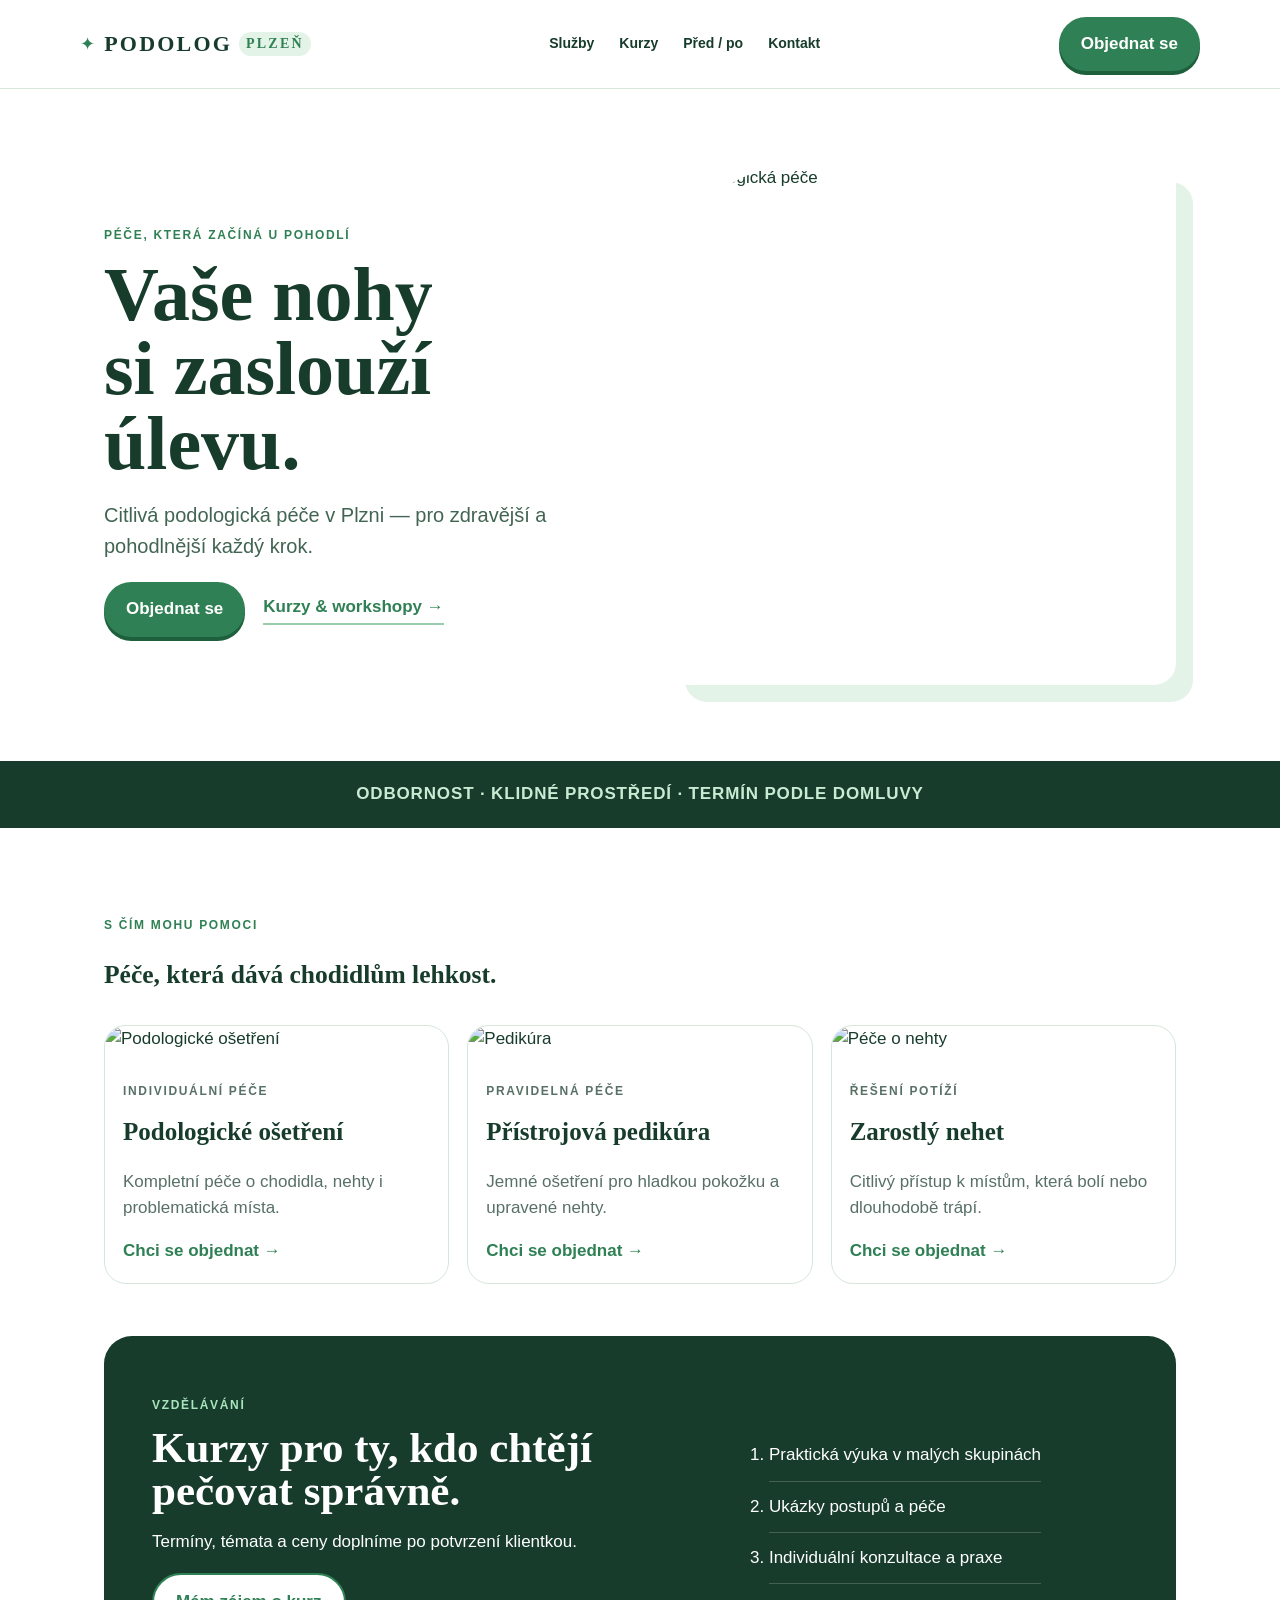
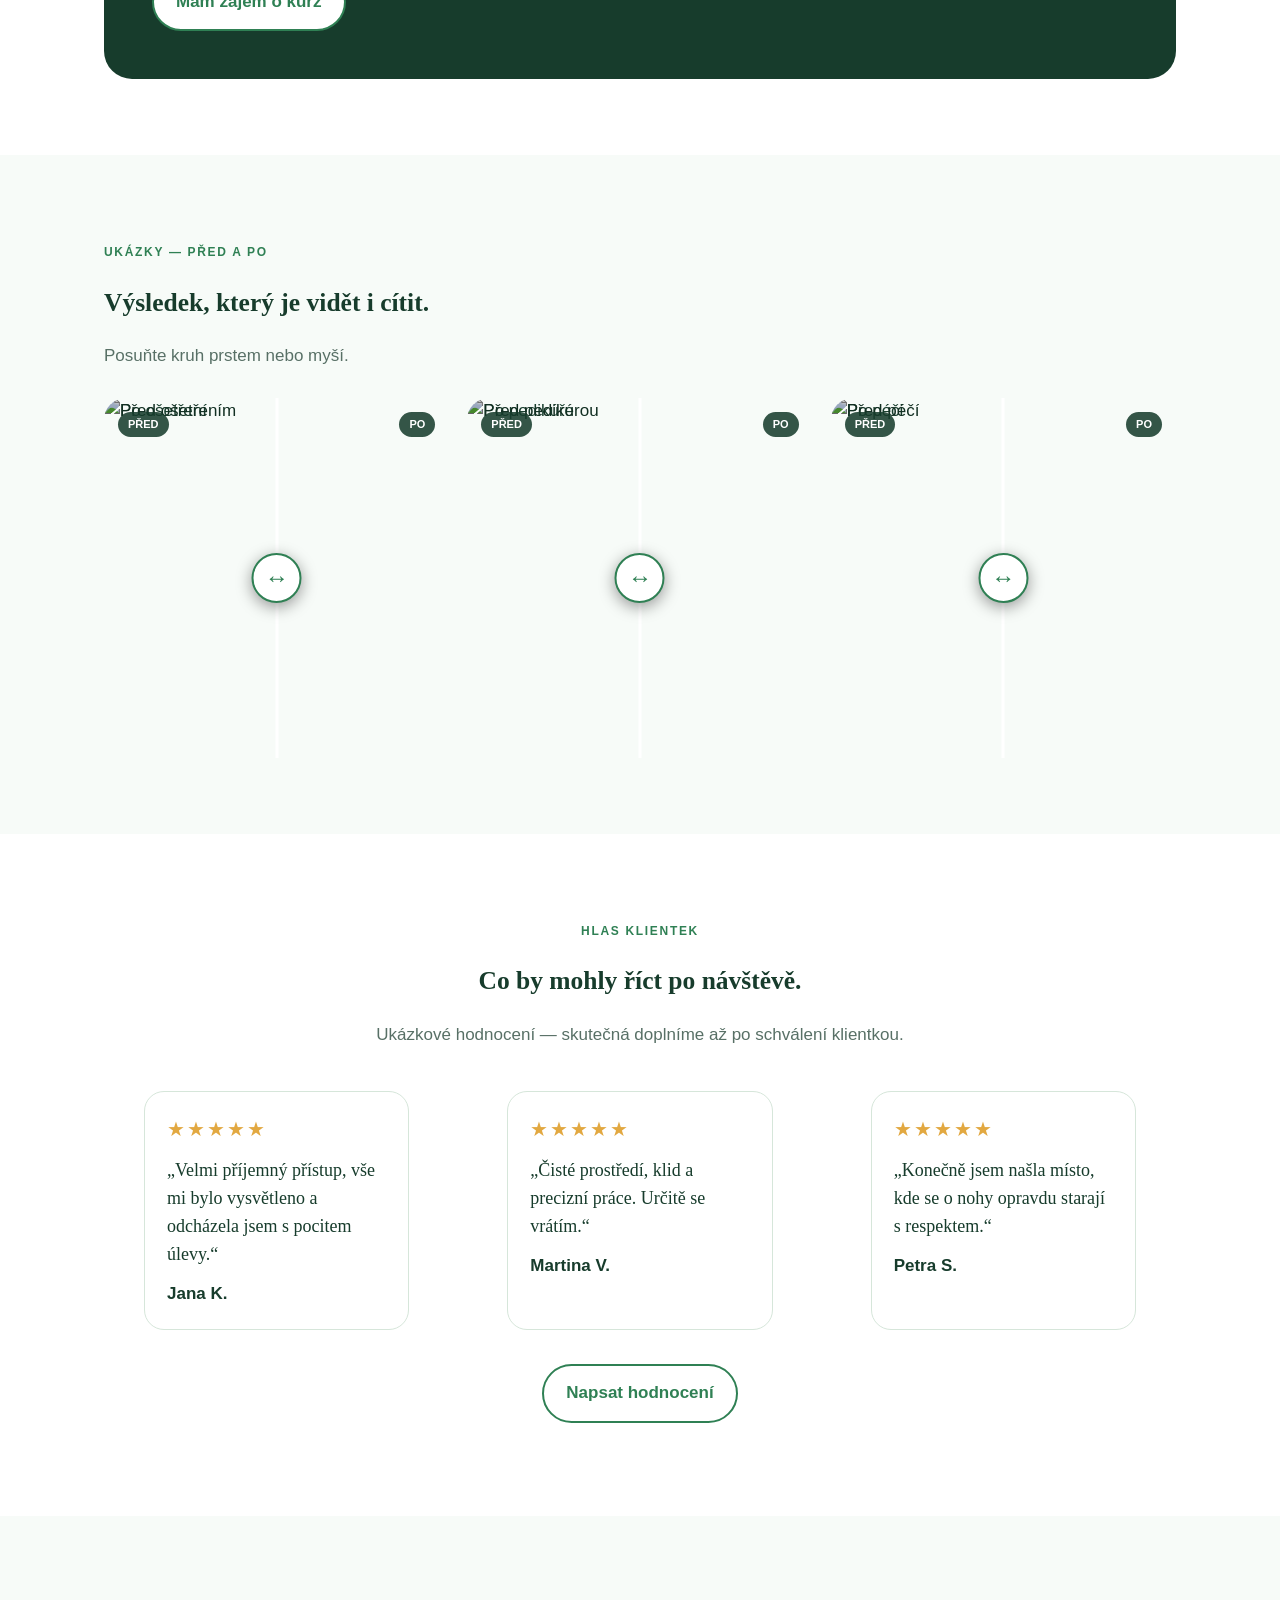
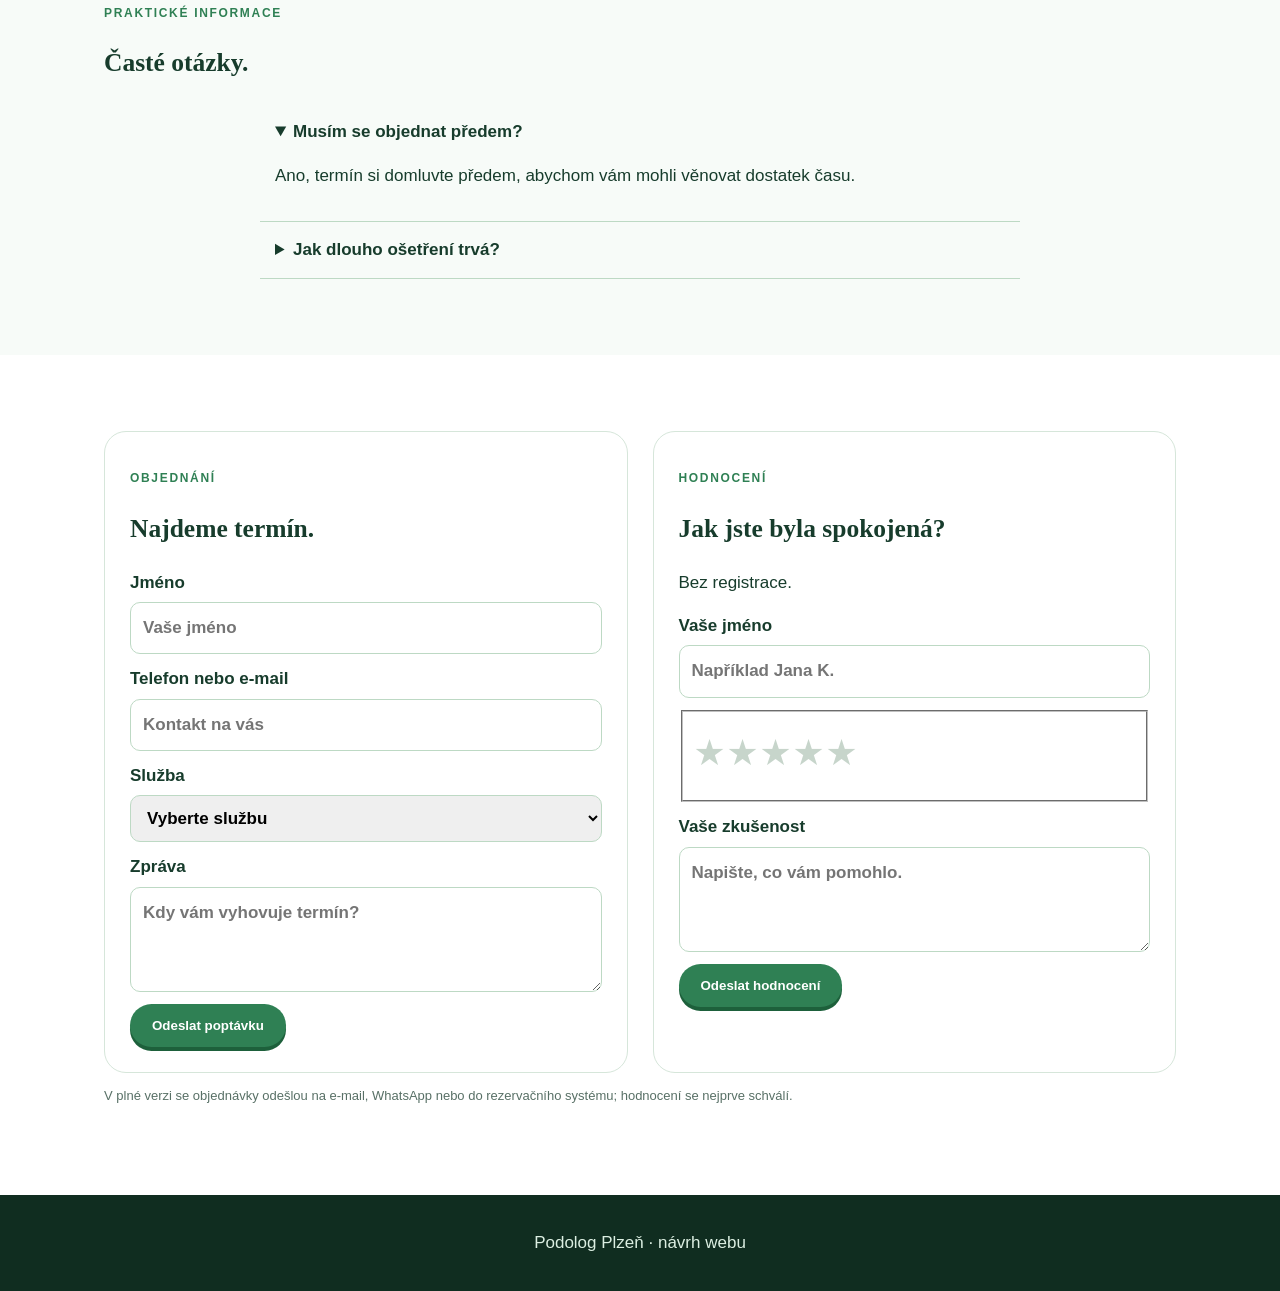
==== commit cbe22c9e: "Publish responsive Podolog Plzeň demo" ====
--- a/index.html
+++ b/index.html
@@ -1 +1 @@
-<!doctype html><html lang="cs"><head><meta charset="utf-8"><meta name="viewport" content="width=device-width,initial-scale=1"><title>Podolog Plzeň</title><link rel="stylesheet" href="style.css"></head><body><header><b>PODOLOG <i>PLZEŇ</i></b><nav><a href="#sluzby">Služby</a><a href="#o-mne">O mně</a><a href="#kontakt">Kontakt</a></nav><a class="btn" href="kontakt.html">Objednat se</a></header><main><section class="hero"><div><small>Podologická péče v Plzni</small><h1>Péče, po které se chodí s lehkostí.</h1><p>Citlivé ošetření chodidel v klidném prostředí. Každý termín začíná nasloucháním tomu, co vaše nohy potřebují.</p><a class="btn" href="kontakt.html">Objednat termín</a><p class="trust">✓ Individuální přístup &nbsp; ✓ Hygiena bez kompromisů</p></div><img src="hero-podologie.png" alt="Podologická péče"></section><section class="strip">INDIVIDUÁLNÍ PŘÍSTUP · ČISTOTA A BEZPEČÍ · TERMÍN PODLE DOMLUVY</section><section id="sluzby"><small>Co pro vás mohu udělat</small><h2>Péče, která dává smysl.</h2><div class="cards"><article><img src="https://images.pexels.com/photos/7755549/pexels-photo-7755549.jpeg?auto=compress&cs=tinysrgb&w=900" alt="Ošetření nehtu"><h3>Vrostlý nehet</h3><p>Citlivé a pečlivé ošetření podle aktuálního stavu nehtu.</p><a href="kontakt.html">Objednat ošetření →</a></article><article><img src="hero-podologie.png" alt="Péče o chodidla"><h3>Mozoly a kuří oka</h3><p>Úleva od tlaku a nepříjemné chůze bez zbytečného spěchu.</p><a href="kontakt.html">Objednat ošetření →</a></article><article><img src="https://images.pexels.com/photos/7755549/pexels-photo-7755549.jpeg?auto=compress&cs=tinysrgb&w=900" alt="Aparátová pedikúra"><h3>Aparátová pedikúra</h3><p>Komplexní ošetření chodidel pro pravidelnou péči i komfort.</p><a href="kontakt.html">Objednat ošetření →</a></article></div></section><section class="about" id="o-mne"><small>O mně a mé práci</small><h2>Pečlivost, klid a vzdělávání.</h2><p>Každé ošetření začíná krátkou konzultací a končí doporučením pro domácí péči.</p><p>Hygienické postupy · Individuální konzultace · Pravidelné vzdělávání</p></section><section class="courses"><small>Kurzy &amp; workshopy</small><h2>Sdílím zkušenosti z praxe.</h2><p>Pro zájemkyně o péči o nohy může studio nabídnout praktické kurzy. Termíny doplníme po potvrzení klientkou.</p><a class="btn white" href="kontakt.html">Mám zájem o kurz</a></section><section class="examples"><small>Výsledky péče</small><h2>Ukázky — před a po</h2><p>Návrh galerie. Ve finální verzi doplníme skutečné fotografie se souhlasem klientek.</p><div class="cards"><figure><img src="hero-podologie.png" alt="Ukázka péče"><figcaption>PŘED ↔ PO · Vrostlý nehet</figcaption></figure><figure><img src="https://images.pexels.com/photos/7755549/pexels-photo-7755549.jpeg?auto=compress&cs=tinysrgb&w=900" alt="Ukázka péče"><figcaption>PŘED ↔ PO · Mozoly a kuří oka</figcaption></figure><figure><img src="hero-podologie.png" alt="Ukázka péče"><figcaption>PŘED ↔ PO · Aparátová pedikúra</figcaption></figure></div></section><section class="reviews"><small>Hlas klientek</small><h2>Co by mohly říct po návštěvě.</h2><div class="cards"><blockquote>★★★★★<br>„Velmi příjemný přístup, vše mi bylo vysvětleno a odcházela jsem s pocitem úlevy.“<b>Jana K.</b></blockquote><blockquote>★★★★★<br>„Čisté prostředí, klid a precizní práce. Určitě se vrátím.“<b>Martina V.</b></blockquote><blockquote>★★★★★<br>„Konečně jsem našla místo, kde se o nohy opravdu starají s respektem.“<b>Petra S.</b></blockquote></div></section><section class="faq"><small>Praktické informace</small><h2>Časté otázky.</h2><details open><summary>Musím se objednat předem?</summary><p>Ano, termín si domluvte předem.</p></details><details><summary>Jak dlouho ošetření trvá?</summary><p>Délka se odvíjí od zvolené služby.</p></details><details><summary>Kdy je lepší navštívit lékaře?</summary><p>Při silné bolesti nebo infekci.</p></details></section><section class="cta" id="kontakt"><h2>Dejte svým nohám péči, kterou si zaslouží.</h2><a class="btn white" href="kontakt.html">Chci se objednat</a></section></main><footer>Návrh webu pro prezentaci. Skutečné fotografie, recenze, termíny kurzů a ceny doplnit po schválení klientkou.</footer></body></html>
+<!doctype html><html lang="cs"><head><meta charset="utf-8"><meta name="viewport" content="width=device-width,initial-scale=1"><title>Podolog Plzeň | péče o chodidla</title><style>:root{--ink:#173c2c;--green:#2f8054;--mint:#e4f3e8;--line:#d6e6da}*{box-sizing:border-box}html{scroll-behavior:smooth}body{margin:0;font:17px Arial,sans-serif;color:var(--ink);line-height:1.55}a{text-decoration:none;color:inherit}.top{position:sticky;top:0;z-index:10;background:#fffffff2;backdrop-filter:blur(10px);display:flex;align-items:center;justify-content:space-between;padding:17px max(24px,calc((100% - 1120px)/2));border-bottom:1px solid var(--line)}.brand{display:flex;align-items:center;gap:7px;font:800 22px Georgia,serif;letter-spacing:.1em}.brand:before{content:'✦';color:var(--green);font:18px Arial}.brand i{font-style:normal;color:var(--green);background:var(--mint);border-radius:99px;padding:4px 7px;font-size:14px}nav{display:flex;gap:25px;font-size:14px;font-weight:bold}.btn{display:inline-block;border:0;border-radius:99px;background:var(--green);color:#fff;padding:14px 22px;font-weight:bold;cursor:pointer;box-shadow:0 4px #1d603b}.outline{background:#fff;color:var(--green);border:2px solid var(--green);box-shadow:none}.hero,.section{max-width:1120px;margin:auto;padding:76px 24px}.hero{display:grid;grid-template-columns:1fr 1fr;align-items:center;gap:55px}.eyebrow{color:var(--green);font-size:12px;letter-spacing:.14em;font-weight:bold}.hero h1,h2,h3,blockquote{font-family:Georgia,serif}.hero h1{font-size:clamp(48px,6vw,76px);line-height:.98;margin:12px 0 20px}.lead{font-size:20px;color:#426553}.actions{display:flex;gap:18px;align-items:center;flex-wrap:wrap}.course-link{font-weight:bold;color:var(--green);border-bottom:2px solid #9acdad;padding-bottom:3px}.hero img{width:100%;height:520px;object-fit:cover;border-radius:130px 22px 22px;box-shadow:17px 17px var(--mint)}.strip{padding:20px;text-align:center;background:var(--ink);color:#c8ecd3;font-weight:bold;letter-spacing:.05em}.services{display:grid;grid-template-columns:repeat(3,1fr);gap:18px;margin-top:30px}.card{border:1px solid var(--line);border-radius:22px;overflow:hidden}.card img{width:100%;height:210px;object-fit:cover}.card div{padding:18px}.card h3{font-size:25px;margin:5px 0}.card p,.muted{color:#587066}.card a{color:var(--green);font-weight:bold}.courses{margin-top:52px;border-radius:28px;background:var(--ink);color:#fff;padding:48px;display:grid;grid-template-columns:1fr 1fr;gap:40px}.courses .eyebrow{color:#a8e5bd}.courses h2{margin:7px 0;font-size:43px;line-height:1}.courses ol{margin:auto;padding-left:22px}.courses li{padding:12px 0;border-bottom:1px solid #ffffff30}.about{background:var(--mint)}.about>div{max-width:870px;margin:auto}.examples{background:#f7fbf8}.results{display:grid;grid-template-columns:repeat(3,1fr);gap:18px;margin-top:28px}.compare{position:relative;height:360px;overflow:hidden;border-radius:22px;touch-action:none;cursor:ew-resize}.compare>img,.compare .before img{width:100%;height:100%;object-fit:cover}.compare .before{position:absolute;left:0;top:0;width:50%;height:100%;overflow:hidden;filter:brightness(.78)}.compare .before img{width:360px;max-width:none}.tag{position:absolute;top:14px;z-index:5;padding:4px 10px;border-radius:99px;background:#173c2cdd;color:#fff;font-size:11px}.tag.left{left:14px}.tag.right{right:14px}.handle{position:absolute;z-index:6;top:0;bottom:0;left:50%;width:3px;background:#fff;transform:translateX(-50%);pointer-events:none}.handle:after{content:'↔';position:absolute;left:50%;top:50%;transform:translate(-50%,-50%);width:46px;height:46px;border-radius:50%;display:grid;place-items:center;background:#fff;color:var(--green);font:700 24px Arial;border:2px solid var(--green);box-shadow:0 4px 16px #0006}.compare input{position:absolute;inset:0;width:100%;height:100%;opacity:0;z-index:7;cursor:ew-resize}.reviews{text-align:center}.review-grid{display:grid;grid-template-columns:repeat(3,1fr);gap:18px;margin-top:26px}.review{padding:22px;border:1px solid var(--line);border-radius:20px;text-align:left}.stars{color:#e2a840;letter-spacing:2px;white-space:nowrap;font-size:20px}.review blockquote{margin:12px 0;font-size:18px}.faq{background:#f7fbf8}.faq details{max-width:760px;margin:0 auto;border-bottom:1px solid #bdd9c4;padding:15px}.faq summary{font-weight:bold;cursor:pointer}.forms{display:grid;grid-template-columns:1fr 1fr;gap:25px}.form{padding:25px;border:1px solid var(--line);border-radius:22px;background:#fff}.form label{display:grid;gap:6px;margin:12px 0;font-weight:bold}.form input,.form textarea,.form select{padding:12px;border:1px solid #bdd9c4;border-radius:10px;font:inherit}.form textarea{min-height:105px}.rating{display:flex;flex-direction:row-reverse;justify-content:flex-end;gap:5px}.rating input{position:absolute;opacity:0}.rating label{color:#c7d5cb;font-size:31px;cursor:pointer}.rating input:checked~label,.rating label:hover,.rating label:hover~label{color:#e2a840}.note{font-size:13px;color:#587066}.success{display:none;color:var(--green);font-weight:bold}footer{padding:35px;background:#102d20;color:#dcefe2;text-align:center}@media(max-width:760px){body{font-size:16px}.top{padding:13px 17px}.brand{font-size:17px}nav{display:none}.hero,.section{padding:55px 20px}.hero{display:block}.hero h1{font-size:49px}.hero img{margin-top:30px;height:380px}.services,.results,.review-grid,.forms{display:flex;overflow:auto;gap:15px;margin-right:-20px;padding-right:20px;scroll-snap-type:x mandatory}.card,.compare,.review,.form{flex:0 0 84vw;scroll-snap-align:start}.card{display:grid;grid-template-columns:120px 1fr}.card img{height:100%;min-height:205px}.card div{padding:15px}.courses{display:block;padding:30px 24px}.courses h2{font-size:36px}.courses ol{margin-top:20px}.compare{height:390px}.compare .before img{width:84vw}.handle:after{width:42px;height:42px}.forms{padding-bottom:4px}}</style></head><body><header class="top"><a class="brand" href="#top">PODOLOG <i>PLZEŇ</i></a><nav><a href="#sluzby">Služby</a><a href="#kurzy">Kurzy</a><a href="#vysledky">Před / po</a><a href="#kontakt">Kontakt</a></nav><a class="btn" href="#objednani">Objednat se</a></header><main id="top"><section class="hero"><div><p class="eyebrow">PÉČE, KTERÁ ZAČÍNÁ U POHODLÍ</p><h1>Vaše nohy<br>si zaslouží<br>úlevu.</h1><p class="lead">Citlivá podologická péče v Plzni — pro zdravější a pohodlnější každý krok.</p><div class="actions"><a class="btn" href="#objednani">Objednat se</a><a class="course-link" href="#kurzy">Kurzy & workshopy →</a></div></div><img src="https://images.pexels.com/photos/7755549/pexels-photo-7755549.jpeg?auto=compress&cs=tinysrgb&w=1000" alt="Podologická péče"></section><div class="strip">ODBORNOST · KLIDNÉ PROSTŘEDÍ · TERMÍN PODLE DOMLUVY</div><section class="section" id="sluzby"><p class="eyebrow">S ČÍM MOHU POMOCI</p><h2>Péče, která dává chodidlům lehkost.</h2><div class="services"><article class="card"><img src="https://images.pexels.com/photos/7755549/pexels-photo-7755549.jpeg?auto=compress&cs=tinysrgb&w=700" alt="Podologické ošetření"><div><p class="eyebrow">INDIVIDUÁLNÍ PÉČE</p><h3>Podologické ošetření</h3><p>Kompletní péče o chodidla, nehty i problematická místa.</p><a href="#objednani">Chci se objednat →</a></div></article><article class="card"><img src="https://images.pexels.com/photos/3997989/pexels-photo-3997989.jpeg?auto=compress&cs=tinysrgb&w=700" alt="Pedikúra"><div><p class="eyebrow">PRAVIDELNÁ PÉČE</p><h3>Přístrojová pedikúra</h3><p>Jemné ošetření pro hladkou pokožku a upravené nehty.</p><a href="#objednani">Chci se objednat →</a></div></article><article class="card"><img src="https://images.pexels.com/photos/3997993/pexels-photo-3997993.jpeg?auto=compress&cs=tinysrgb&w=700" alt="Péče o nehty"><div><p class="eyebrow">ŘEŠENÍ POTÍŽÍ</p><h3>Zarostlý nehet</h3><p>Citlivý přístup k místům, která bolí nebo dlouhodobě trápí.</p><a href="#objednani">Chci se objednat →</a></div></article></div><section class="courses" id="kurzy"><div><p class="eyebrow">VZDĚLÁVÁNÍ</p><h2>Kurzy pro ty, kdo chtějí pečovat správně.</h2><p>Termíny, témata a ceny doplníme po potvrzení klientkou.</p><a class="btn outline" href="#objednani">Mám zájem o kurz</a></div><ol><li>Praktická výuka v malých skupinách</li><li>Ukázky postupů a péče</li><li>Individuální konzultace a praxe</li></ol></section></section><section class="examples" id="vysledky"><div class="section"><p class="eyebrow">UKÁZKY — PŘED A PO</p><h2>Výsledek, který je vidět i cítit.</h2><p class="muted">Posuňte kruh prstem nebo myší.</p><div class="results"><div class="compare"><img src="https://images.pexels.com/photos/7755549/pexels-photo-7755549.jpeg?auto=compress&cs=tinysrgb&w=700" alt="Po ošetření"><div class="before"><img src="https://images.pexels.com/photos/7755549/pexels-photo-7755549.jpeg?auto=compress&cs=tinysrgb&w=700" alt="Před ošetřením"></div><b class="tag left">PŘED</b><b class="tag right">PO</b><span class="handle"></span><input type="range" min="0" max="100" value="50" aria-label="Porovnání před a po"></div><div class="compare"><img src="https://images.pexels.com/photos/3997989/pexels-photo-3997989.jpeg?auto=compress&cs=tinysrgb&w=700" alt="Po pedikúře"><div class="before"><img src="https://images.pexels.com/photos/3997989/pexels-photo-3997989.jpeg?auto=compress&cs=tinysrgb&w=700" alt="Před pedikúrou"></div><b class="tag left">PŘED</b><b class="tag right">PO</b><span class="handle"></span><input type="range" min="0" max="100" value="50" aria-label="Porovnání před a po"></div><div class="compare"><img src="https://images.pexels.com/photos/3997993/pexels-photo-3997993.jpeg?auto=compress&cs=tinysrgb&w=700" alt="Po péči"><div class="before"><img src="https://images.pexels.com/photos/3997993/pexels-photo-3997993.jpeg?auto=compress&cs=tinysrgb&w=700" alt="Před péčí"></div><b class="tag left">PŘED</b><b class="tag right">PO</b><span class="handle"></span><input type="range" min="0" max="100" value="50" aria-label="Porovnání před a po"></div></div></div></section><section class="section reviews"><p class="eyebrow">HLAS KLIENTEK</p><h2>Co by mohly říct po návštěvě.</h2><p class="muted">Ukázkové hodnocení — skutečná doplníme až po schválení klientkou.</p><div class="review-grid"><figure class="review"><span class="stars">★★★★★</span><blockquote>„Velmi příjemný přístup, vše mi bylo vysvětleno a odcházela jsem s pocitem úlevy.“</blockquote><b>Jana K.</b></figure><figure class="review"><span class="stars">★★★★★</span><blockquote>„Čisté prostředí, klid a precizní práce. Určitě se vrátím.“</blockquote><b>Martina V.</b></figure><figure class="review"><span class="stars">★★★★★</span><blockquote>„Konečně jsem našla místo, kde se o nohy opravdu starají s respektem.“</blockquote><b>Petra S.</b></figure></div><p><a class="btn outline" href="#recenze">Napsat hodnocení</a></p></section><section class="faq"><div class="section"><p class="eyebrow">PRAKTICKÉ INFORMACE</p><h2>Časté otázky.</h2><details open><summary>Musím se objednat předem?</summary><p>Ano, termín si domluvte předem, abychom vám mohli věnovat dostatek času.</p></details><details><summary>Jak dlouho ošetření trvá?</summary><p>Délka se odvíjí od zvolené služby a aktuálního stavu chodidel.</p></details></div></section><section class="section" id="kontakt"><div class="forms"><form class="form" id="objednani"><p class="eyebrow">OBJEDNÁNÍ</p><h2>Najdeme termín.</h2><label>Jméno<input required placeholder="Vaše jméno"></label><label>Telefon nebo e-mail<input required placeholder="Kontakt na vás"></label><label>Služba<select required><option value="">Vyberte službu</option><option>Podologické ošetření</option><option>Přístrojová pedikúra</option><option>Zarostlý nehet</option><option>Kurz</option></select></label><label>Zpráva<textarea placeholder="Kdy vám vyhovuje termín?"></textarea></label><button class="btn">Odeslat poptávku</button><p class="success">Děkujeme — v ostré verzi se zpráva odešle přímo klientce.</p></form><form class="form" id="recenze"><p class="eyebrow">HODNOCENÍ</p><h2>Jak jste byla spokojená?</h2><p>Bez registrace.</p><label>Vaše jméno<input required placeholder="Například Jana K."></label><fieldset class="rating"><input id="s5" name="stars" type="radio" required><label for="s5">★</label><input id="s4" name="stars" type="radio"><label for="s4">★</label><input id="s3" name="stars" type="radio"><label for="s3">★</label><input id="s2" name="stars" type="radio"><label for="s2">★</label><input id="s1" name="stars" type="radio"><label for="s1">★</label></fieldset><label>Vaše zkušenost<textarea required placeholder="Napište, co vám pomohlo."></textarea></label><button class="btn">Odeslat hodnocení</button><p class="success">Děkujeme za hodnocení.</p></form></div><p class="note">V plné verzi se objednávky odešlou na e-mail, WhatsApp nebo do rezervačního systému; hodnocení se nejprve schválí.</p></section></main><footer>Podolog Plzeň · návrh webu</footer><script>document.querySelectorAll('.compare').forEach(c=>{let b=c.querySelector('.before'),h=c.querySelector('.handle'),r=c.querySelector('input');let set=v=>{v=Math.max(0,Math.min(100,v));b.style.width=v+'%';h.style.left=v+'%';r.value=v};r.oninput=()=>set(r.value);c.onpointerdown=e=>{c.setPointerCapture(e.pointerId);let x=e.clientX-c.getBoundingClientRect().left;set(x/c.clientWidth*100)};c.onpointermove=e=>{if(c.hasPointerCapture(e.pointerId)){let x=e.clientX-c.getBoundingClientRect().left;set(x/c.clientWidth*100)}}});document.querySelectorAll('form').forEach(f=>f.onsubmit=e=>{e.preventDefault();f.querySelector('.success').style.display='block';f.reset()})</script></body></html>
